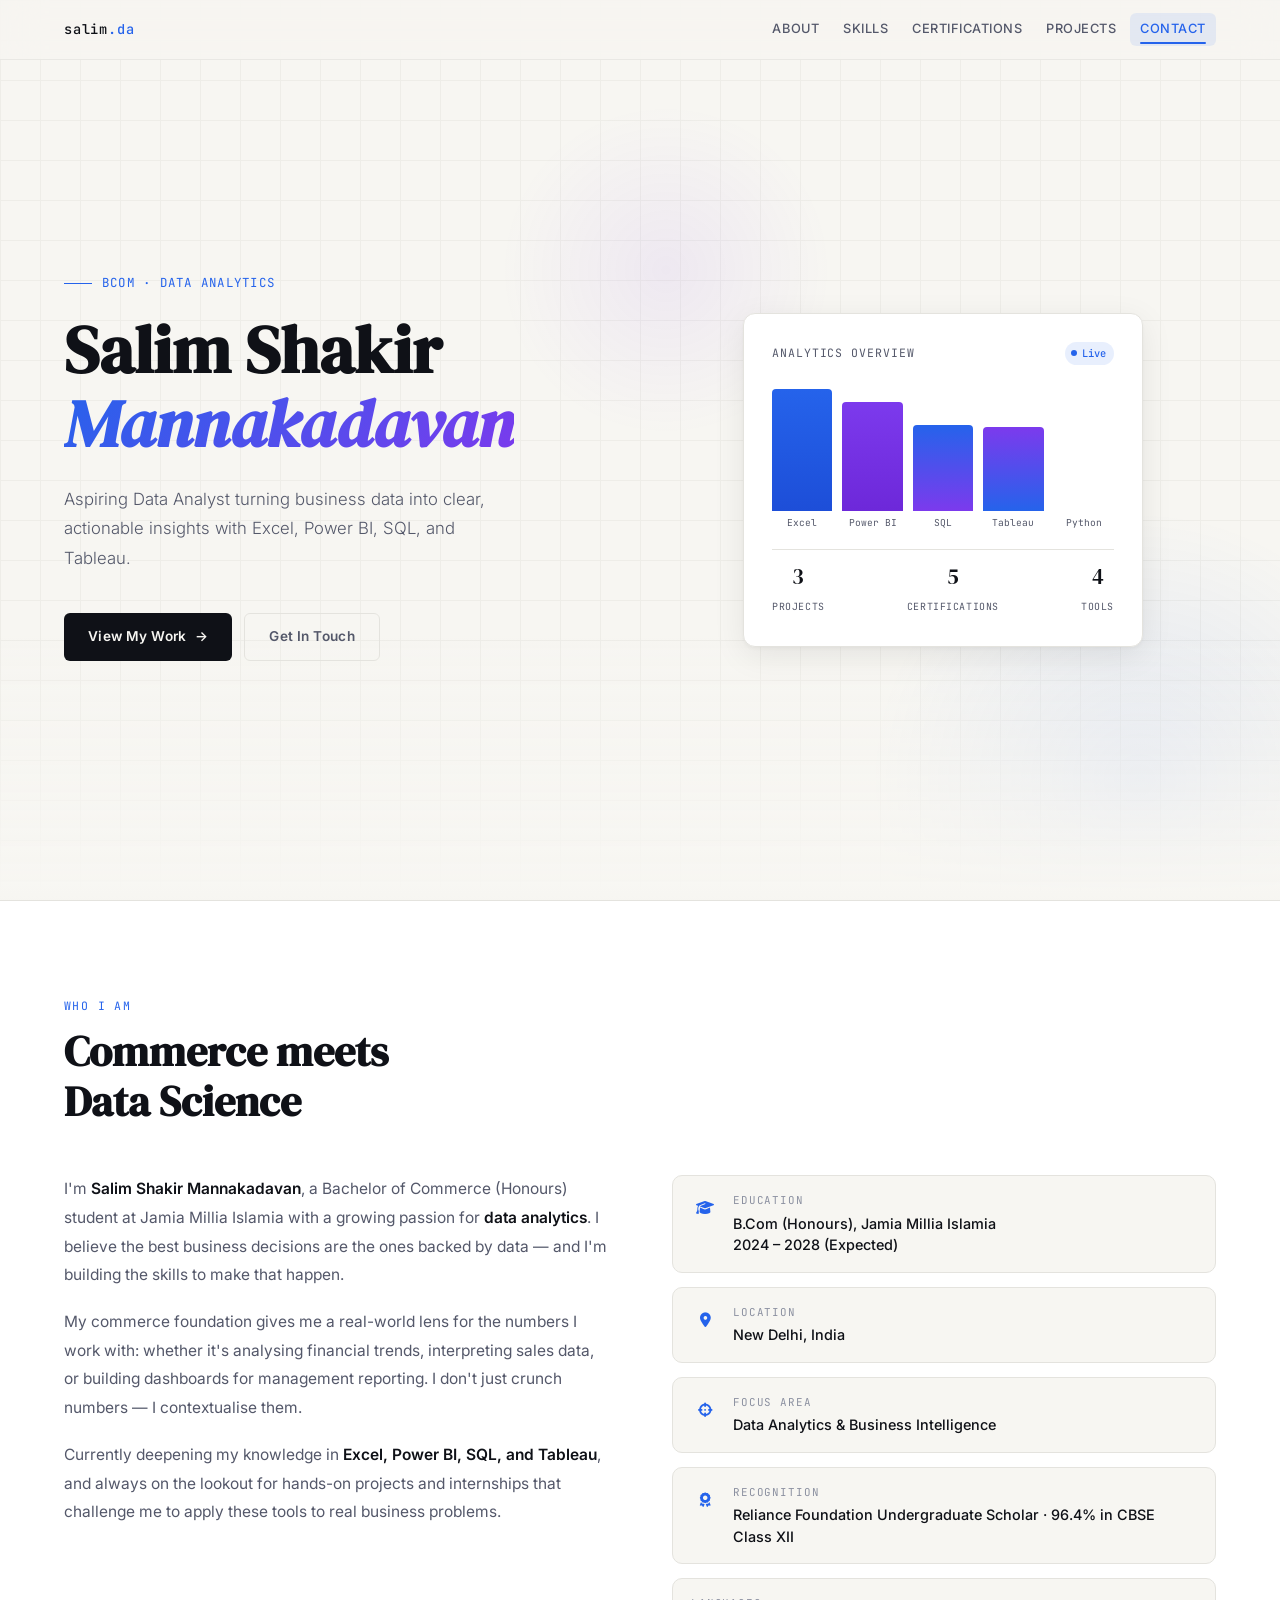
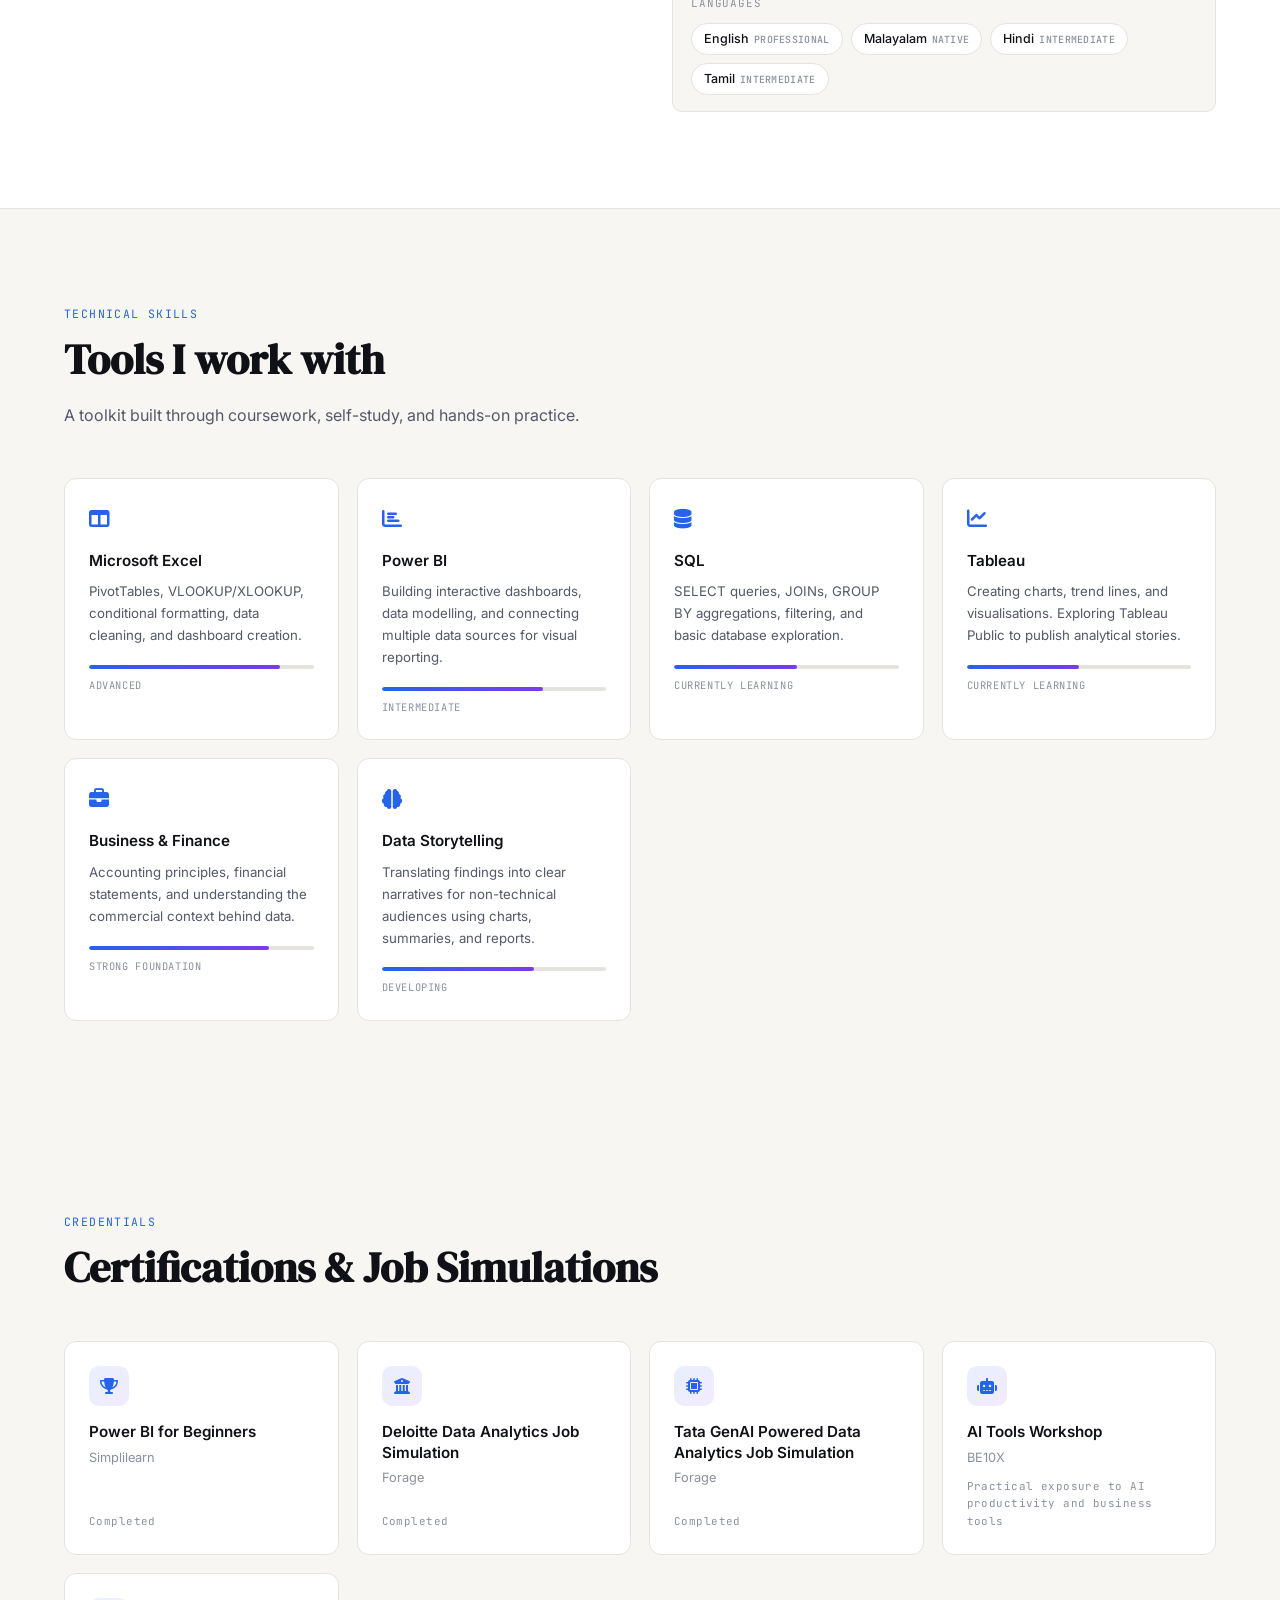
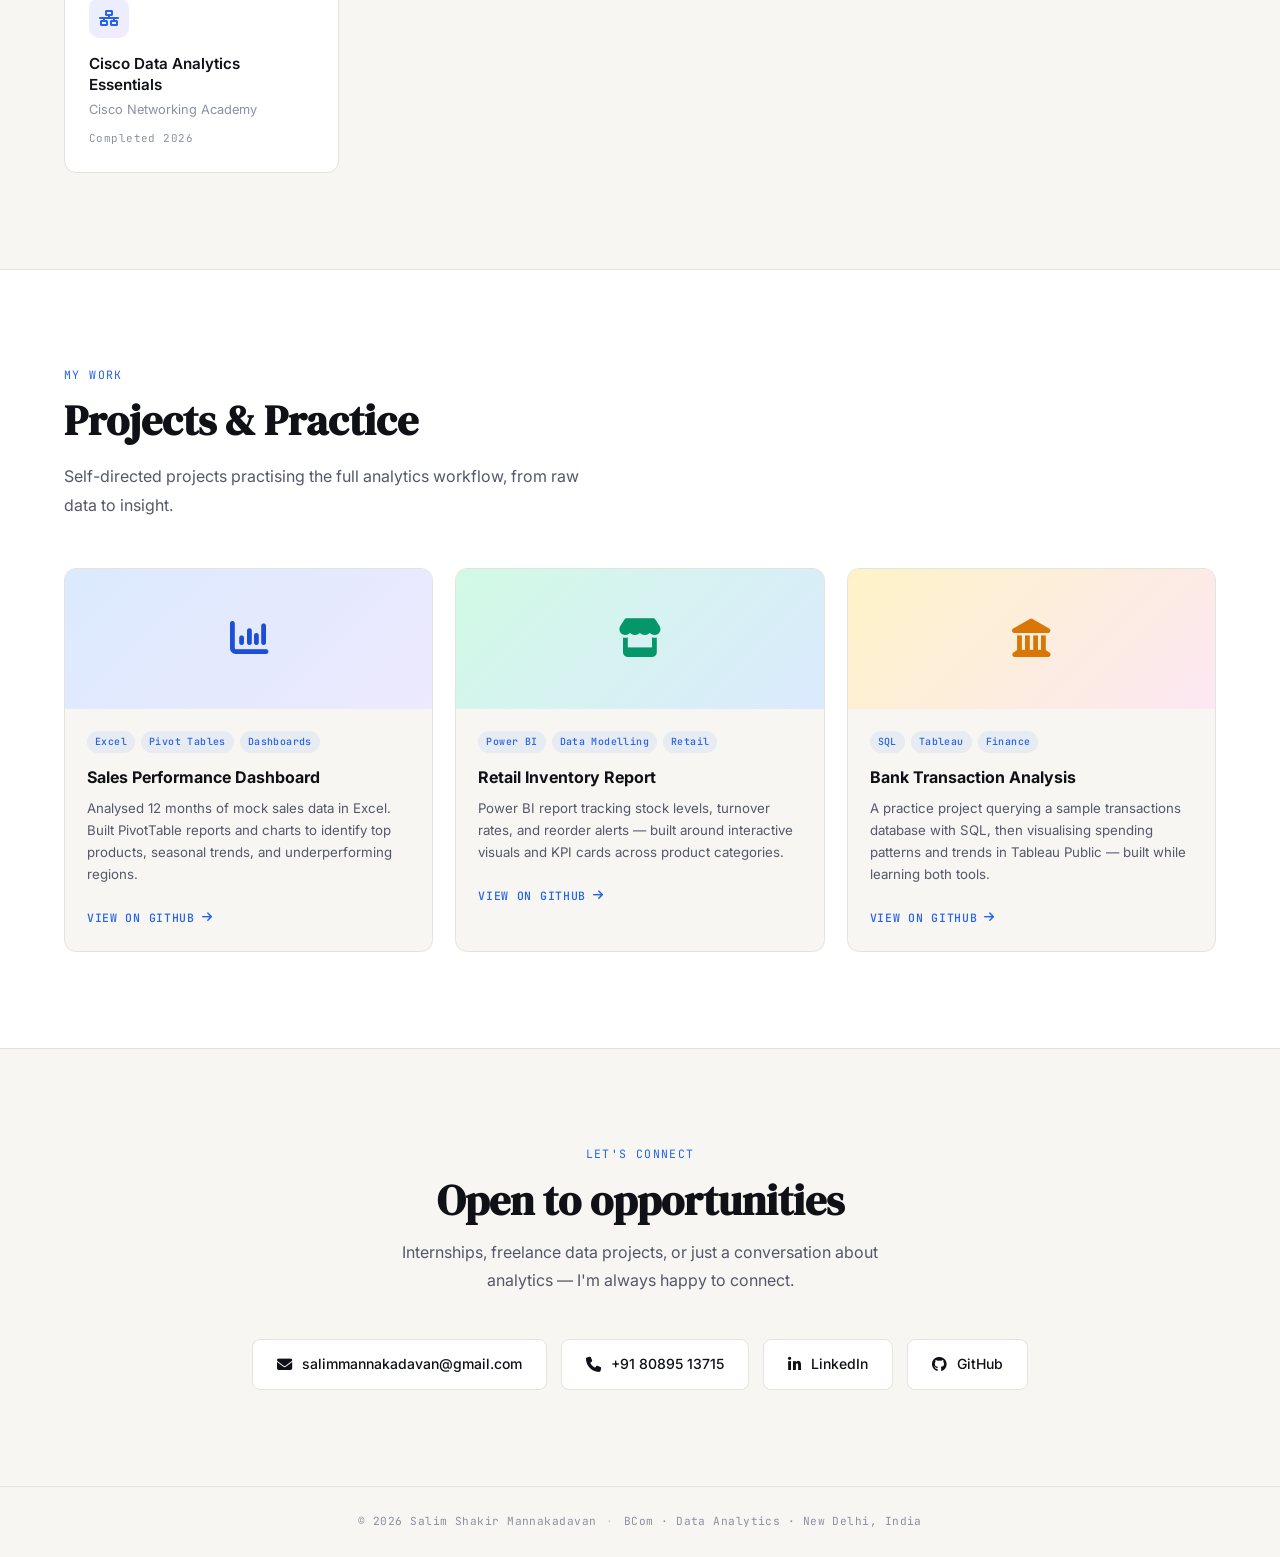
==== index.html @ 7bd90b05 "Update and rename index.htm to index.html" ====
<!DOCTYPE html>
<html lang="en">
<head>
  <meta charset="UTF-8" />
  <meta name="viewport" content="width=device-width, initial-scale=1.0" />
  <meta name="description" content="Salim Shakir Mannakadavan — BCom student and aspiring data analyst. Excel, Power BI, Data Visualization & Dashboard Development." />
  <meta name="color-scheme" content="light dark" />
  <title>Salim Shakir — Data Analytics Portfolio</title>

  <!-- Favicon -->
  <link rel="icon" href="data:image/svg+xml,%3Csvg xmlns='http://www.w3.org/2000/svg' viewBox='0 0 100 100'%3E%3Ctext y='.9em' font-size='90'%3E%F0%9F%93%8A%3C/text%3E%3C/svg%3E" />

  <!-- Fonts -->
  <link rel="preconnect" href="https://fonts.googleapis.com" />
  <link href="https://fonts.googleapis.com/css2?family=DM+Serif+Display:ital@0;1&family=Inter:wght@300;400;500;600;700&family=JetBrains+Mono:wght@400;500&display=swap" rel="stylesheet" />

  <!-- Font Awesome for icons -->
  <link rel="stylesheet" href="https://cdnjs.cloudflare.com/ajax/libs/font-awesome/6.5.1/css/all.min.css" crossorigin="anonymous" referrerpolicy="no-referrer" />

  <!-- Stylesheet -->
  <link rel="stylesheet" href="style.css" />
</head>
<body>

<!-- Scroll progress -->
<div class="scroll-progress" id="scrollProgress" aria-hidden="true"></div>

<!-- ============================================================
     NAV
     ============================================================ -->
<nav id="navbar">
    <a href="#hero" class="nav-logo">salim<span>.da</span></a>

    <ul class="nav-links" id="navLinks">
        <span class="nav-pill" id="navPill" aria-hidden="true"></span>

        <li><a href="#about" data-section="about">About</a></li>
        <li><a href="#skills" data-section="skills">Skills</a></li>
        <li><a href="#certifications" data-section="certifications">Certifications</a></li>
        <li><a href="#projects" data-section="projects">Projects</a></li>
        <li><a href="#contact" data-section="contact">Contact</a></li>
    </ul>

    <button class="nav-toggle" id="navToggle" aria-label="Toggle navigation">
        <span></span>
        <span></span>
        <span></span>
    </button>
</nav>


<!-- ============================================================
     HERO
     ============================================================ -->
<section id="hero">

  <!-- Subtle animated orbs in background -->
  <div class="hero-orb hero-orb--1" aria-hidden="true"></div>
  <div class="hero-orb hero-orb--2" aria-hidden="true"></div>

  <div class="hero-text">
    <!-- Each child gets a staggered reveal via JS adding .is-visible -->
    <p class="hero-eyebrow reveal-item">BCom · Data Analytics</p>

    <h1 class="reveal-item" style="--reveal-delay:0.1s">
      Salim Shakir<br>
      <em>Mannakadavan</em>
    </h1>

    <p class="hero-sub reveal-item" style="--reveal-delay:0.22s">
      Aspiring Data Analyst turning business data into clear, actionable insights with Excel, Power BI, SQL, and Tableau.
    </p>

    <div class="hero-ctas reveal-item" style="--reveal-delay:0.34s">
      <a href="#projects" class="btn-primary magnetic">
        View My Work
        <span class="btn-arrow" aria-hidden="true">→</span>
      </a>
      <a href="#contact" class="btn-ghost magnetic">Get In Touch</a>
    </div>
  </div>

  <!-- Floating chart visual -->
  <div class="hero-visual reveal-item" style="--reveal-delay:0.46s">
    <div class="chart-wrapper floating">
      <div class="chart-header">
        <span class="chart-title">Analytics Overview</span>
        <span class="chart-badge">
          <span class="badge-dot" aria-hidden="true"></span>Live
        </span>
      </div>

      <div class="bars" role="img" aria-label="Bar chart showing skill proficiency levels">
        <div class="bar-group">
          <div class="bar" style="--bar-height:88%; background: linear-gradient(180deg,#2563eb,#1d4ed8); --bar-delay:0.1s"></div>
          <span class="bar-label">Excel</span>
        </div>
        <div class="bar-group">
          <div class="bar" style="--bar-height:78%; background: linear-gradient(180deg,#7c3aed,#6d28d9); --bar-delay:0.25s"></div>
          <span class="bar-label">Power BI</span>
        </div>
        <div class="bar-group">
          <div class="bar" style="--bar-height:62%; background: linear-gradient(180deg,#2563eb,#7c3aed); --bar-delay:0.4s"></div>
          <span class="bar-label">SQL</span>
        </div>
        <div class="bar-group">
          <div class="bar" style="--bar-height:60%; background: linear-gradient(180deg,#7c3aed,#2563eb); --bar-delay:0.55s"></div>
          <span class="bar-label">Tableau</span>
        </div>
        <div class="bar-group">
          <div class="bar" style="--bar-height:0%; background: linear-gradient(180deg,#1d4ed8,#7c3aed); --bar-delay:0.7s"></div>
          <span class="bar-label">Python</span>
        </div>
      </div>

      <div class="chart-footer">
        <div class="stat">
          <span class="stat-num">3</span>
          <span class="stat-lbl">Projects</span>
        </div>
        <div class="stat">
          <span class="stat-num">5</span>
          <span class="stat-lbl">Certifications</span>
        </div>
        <div class="stat">
          <span class="stat-num">4</span>
          <span class="stat-lbl">Tools</span>
        </div>
      </div>
    </div>
  </div>

</section>


<!-- ============================================================
     ABOUT
     ============================================================ -->
<section id="about">
  <p class="section-label reveal-up">Who I Am</p>
  <h2 class="reveal-up" style="--reveal-delay:0.05s">Commerce meets<br>Data Science</h2>

  <div class="about-grid">
    <div class="about-text reveal-up" style="--reveal-delay:0.1s">
      <p>
        I'm <strong>Salim Shakir Mannakadavan</strong>, a Bachelor of Commerce (Honours) student at Jamia Millia Islamia with a growing passion for <strong>data analytics</strong>. I believe the best business decisions are the ones backed by data — and I'm building the skills to make that happen.
      </p>
      <p>
        My commerce foundation gives me a real-world lens for the numbers I work with: whether it's analysing financial trends, interpreting sales data, or building dashboards for management reporting. I don't just crunch numbers — I contextualise them.
      </p>
      <p>
        Currently deepening my knowledge in <strong>Excel, Power BI, SQL, and Tableau</strong>, and always on the lookout for hands-on projects and internships that challenge me to apply these tools to real business problems.
      </p>
    </div>

    <div class="about-details">
      <!-- Each detail-row gets staggered via CSS nth-child -->
      <div class="detail-row reveal-up" style="--reveal-delay:0.15s">
        <div class="detail-icon" aria-hidden="true">
          <i class="fa-solid fa-graduation-cap"></i>
        </div>
        <div>
          <div class="detail-key">Education</div>
          <div class="detail-val">B.Com (Honours), Jamia Millia Islamia<br>2024 – 2028 (Expected)</div>
        </div>
      </div>

      <div class="detail-row reveal-up" style="--reveal-delay:0.2s">
        <div class="detail-icon" aria-hidden="true">
          <i class="fa-solid fa-location-dot"></i>
        </div>
        <div>
          <div class="detail-key">Location</div>
          <div class="detail-val">New Delhi, India</div>
        </div>
      </div>

      <div class="detail-row reveal-up" style="--reveal-delay:0.25s">
        <div class="detail-icon" aria-hidden="true">
          <i class="fa-solid fa-crosshairs"></i>
        </div>
        <div>
          <div class="detail-key">Focus Area</div>
          <div class="detail-val">Data Analytics &amp; Business Intelligence</div>
        </div>
      </div>

      <div class="detail-row reveal-up" style="--reveal-delay:0.3s">
        <div class="detail-icon" aria-hidden="true">
          <i class="fa-solid fa-award"></i>
        </div>
        <div>
          <div class="detail-key">Recognition</div>
          <div class="detail-val">Reliance Foundation Undergraduate Scholar · 96.4% in CBSE Class XII</div>
        </div>
      </div>

      <div class="languages-row reveal-up" style="--reveal-delay:0.35s">
        <div class="detail-key">Languages</div>
        <div class="lang-chips">
          <span class="lang-chip">English <small>Professional</small></span>
          <span class="lang-chip">Malayalam <small>Native</small></span>
          <span class="lang-chip">Hindi <small>Intermediate</small></span>
          <span class="lang-chip">Tamil <small>Intermediate</small></span>
        </div>
      </div>
    </div>
  </div>
</section>


<!-- ============================================================
     SKILLS
     ============================================================ -->
<section id="skills">
  <p class="section-label reveal-up">Technical Skills</p>
  <h2 class="reveal-up" style="--reveal-delay:0.05s">Tools I work with</h2>
  <p class="section-intro reveal-up" style="--reveal-delay:0.1s">A toolkit built through coursework, self-study, and hands-on practice.</p>

  <div class="skills-grid">

    <div class="skill-card tilt-card reveal-up" style="--reveal-delay:0.1s">
      <div class="skill-icon" aria-hidden="true"><i class="fa-solid fa-table-columns"></i></div>
      <div class="skill-name">Microsoft Excel</div>
      <div class="skill-desc">PivotTables, VLOOKUP/XLOOKUP, conditional formatting, data cleaning, and dashboard creation.</div>
      <div class="skill-bar-track" role="progressbar" aria-valuenow="85" aria-valuemin="0" aria-valuemax="100" aria-label="Excel proficiency 85%">
        <div class="skill-bar-fill" data-width="85%"></div>
      </div>
      <div class="skill-level">Advanced</div>
    </div>

    <div class="skill-card tilt-card reveal-up" style="--reveal-delay:0.15s">
      <div class="skill-icon" aria-hidden="true"><i class="fa-solid fa-chart-bar"></i></div>
      <div class="skill-name">Power BI</div>
      <div class="skill-desc">Building interactive dashboards, data modelling, and connecting multiple data sources for visual reporting.</div>
      <div class="skill-bar-track" role="progressbar" aria-valuenow="72" aria-valuemin="0" aria-valuemax="100" aria-label="Power BI proficiency 72%">
        <div class="skill-bar-fill" data-width="72%"></div>
      </div>
      <div class="skill-level">Intermediate</div>
    </div>

    <div class="skill-card tilt-card reveal-up" style="--reveal-delay:0.2s">
      <div class="skill-icon" aria-hidden="true"><i class="fa-solid fa-database"></i></div>
      <div class="skill-name">SQL</div>
      <div class="skill-desc">SELECT queries, JOINs, GROUP BY aggregations, filtering, and basic database exploration.</div>
      <div class="skill-bar-track" role="progressbar" aria-valuenow="55" aria-valuemin="0" aria-valuemax="100" aria-label="SQL proficiency 55%">
        <div class="skill-bar-fill" data-width="55%"></div>
      </div>
      <div class="skill-level">Currently Learning</div>
    </div>

    <div class="skill-card tilt-card reveal-up" style="--reveal-delay:0.25s">
      <div class="skill-icon" aria-hidden="true"><i class="fa-solid fa-chart-line"></i></div>
      <div class="skill-name">Tableau</div>
      <div class="skill-desc">Creating charts, trend lines, and visualisations. Exploring Tableau Public to publish analytical stories.</div>
      <div class="skill-bar-track" role="progressbar" aria-valuenow="50" aria-valuemin="0" aria-valuemax="100" aria-label="Tableau proficiency 50%">
        <div class="skill-bar-fill" data-width="50%"></div>
      </div>
      <div class="skill-level">Currently Learning</div>
    </div>

    <div class="skill-card tilt-card reveal-up" style="--reveal-delay:0.3s">
      <div class="skill-icon" aria-hidden="true"><i class="fa-solid fa-briefcase"></i></div>
      <div class="skill-name">Business &amp; Finance</div>
      <div class="skill-desc">Accounting principles, financial statements, and understanding the commercial context behind data.</div>
      <div class="skill-bar-track" role="progressbar" aria-valuenow="80" aria-valuemin="0" aria-valuemax="100" aria-label="Business & Finance proficiency 80%">
        <div class="skill-bar-fill" data-width="80%"></div>
      </div>
      <div class="skill-level">Strong Foundation</div>
    </div>

    <div class="skill-card tilt-card reveal-up" style="--reveal-delay:0.35s">
      <div class="skill-icon" aria-hidden="true"><i class="fa-solid fa-brain"></i></div>
      <div class="skill-name">Data Storytelling</div>
      <div class="skill-desc">Translating findings into clear narratives for non-technical audiences using charts, summaries, and reports.</div>
      <div class="skill-bar-track" role="progressbar" aria-valuenow="68" aria-valuemin="0" aria-valuemax="100" aria-label="Data Storytelling proficiency 68%">
        <div class="skill-bar-fill" data-width="68%"></div>
      </div>
      <div class="skill-level">Developing</div>
    </div>

  </div>
</section>


<!-- ============================================================
     CERTIFICATIONS
     ============================================================ -->
<section id="certifications">
  <p class="section-label reveal-up">Credentials</p>
  <h2 class="reveal-up" style="--reveal-delay:0.05s">Certifications &amp; Job Simulations</h2>

  <div class="skills-grid certs-grid">

    <div class="skill-card cert-card tilt-card reveal-up" style="--reveal-delay:0.1s">
      <div class="cert-badge" aria-hidden="true"><i class="fa-solid fa-trophy"></i></div>
      <div class="skill-name">Power BI for Beginners</div>
      <div class="skill-desc">Simplilearn</div>
      <div class="cert-meta">Completed</div>
    </div>

    <div class="skill-card cert-card tilt-card reveal-up" style="--reveal-delay:0.15s">
      <div class="cert-badge" aria-hidden="true"><i class="fa-solid fa-building-columns"></i></div>
      <div class="skill-name">Deloitte Data Analytics Job Simulation</div>
      <div class="skill-desc">Forage</div>
      <div class="cert-meta">Completed</div>
    </div>

    <div class="skill-card cert-card tilt-card reveal-up" style="--reveal-delay:0.2s">
      <div class="cert-badge" aria-hidden="true"><i class="fa-solid fa-microchip"></i></div>
      <div class="skill-name">Tata GenAI Powered Data Analytics Job Simulation</div>
      <div class="skill-desc">Forage</div>
      <div class="cert-meta">Completed</div>
    </div>

    <div class="skill-card cert-card tilt-card reveal-up" style="--reveal-delay:0.25s">
      <div class="cert-badge" aria-hidden="true"><i class="fa-solid fa-robot"></i></div>
      <div class="skill-name">AI Tools Workshop</div>
      <div class="skill-desc">BE10X</div>
      <div class="cert-meta">Practical exposure to AI productivity and business tools</div>
    </div>

    <div class="skill-card cert-card tilt-card reveal-up" style="--reveal-delay:0.3s">
      <div class="cert-badge" aria-hidden="true"><i class="fa-solid fa-network-wired"></i></div>
      <div class="skill-name">Cisco Data Analytics Essentials</div>
      <div class="skill-desc">Cisco Networking Academy</div>
      <div class="cert-meta">Completed 2026</div>
    </div>

  </div>
</section>


<!-- ============================================================
     PROJECTS
     ============================================================ -->
<section id="projects">
  <p class="section-label reveal-up">My Work</p>
  <h2 class="reveal-up" style="--reveal-delay:0.05s">Projects &amp; Practice</h2>
  <p class="section-intro reveal-up" style="--reveal-delay:0.1s">Self-directed projects practising the full analytics workflow, from raw data to insight.</p>

  <div class="projects-grid">

    <div class="project-card tilt-card reveal-up" style="--reveal-delay:0.1s">
      <div class="project-thumb blue" aria-hidden="true">
        <i class="fa-solid fa-chart-column project-thumb-icon"></i>
        <div class="project-thumb-glow"></div>
      </div>
      <div class="project-body">
        <div class="project-tags">
          <span class="tag">Excel</span>
          <span class="tag">Pivot Tables</span>
          <span class="tag">Dashboards</span>
        </div>
        <div class="project-title">Sales Performance Dashboard</div>
        <div class="project-desc">Analysed 12 months of mock sales data in Excel. Built PivotTable reports and charts to identify top products, seasonal trends, and underperforming regions.</div>
        <a href="https://github.com/SalimShakir" target="_blank" rel="noopener noreferrer" class="project-link">
          View on GitHub
          <span class="project-arrow" aria-hidden="true">
            <i class="fa-solid fa-arrow-right"></i>
          </span>
        </a>
      </div>
    </div>

    <div class="project-card tilt-card reveal-up" style="--reveal-delay:0.18s">
      <div class="project-thumb green" aria-hidden="true">
        <i class="fa-solid fa-store project-thumb-icon"></i>
        <div class="project-thumb-glow"></div>
      </div>
      <div class="project-body">
        <div class="project-tags">
          <span class="tag">Power BI</span>
          <span class="tag">Data Modelling</span>
          <span class="tag">Retail</span>
        </div>
        <div class="project-title">Retail Inventory Report</div>
        <div class="project-desc">Power BI report tracking stock levels, turnover rates, and reorder alerts — built around interactive visuals and KPI cards across product categories.</div>
        <a href="https://github.com/SalimShakir" target="_blank" rel="noopener noreferrer" class="project-link">
          View on GitHub
          <span class="project-arrow" aria-hidden="true">
            <i class="fa-solid fa-arrow-right"></i>
          </span>
        </a>
      </div>
    </div>

    <div class="project-card tilt-card reveal-up" style="--reveal-delay:0.26s">
      <div class="project-thumb orange" aria-hidden="true">
        <i class="fa-solid fa-landmark project-thumb-icon"></i>
        <div class="project-thumb-glow"></div>
      </div>
      <div class="project-body">
        <div class="project-tags">
          <span class="tag">SQL</span>
          <span class="tag">Tableau</span>
          <span class="tag">Finance</span>
        </div>
        <div class="project-title">Bank Transaction Analysis</div>
        <div class="project-desc">A practice project querying a sample transactions database with SQL, then visualising spending patterns and trends in Tableau Public — built while learning both tools.</div>
        <a href="https://github.com/SalimShakir" target="_blank" rel="noopener noreferrer" class="project-link">
          View on GitHub
          <span class="project-arrow" aria-hidden="true">
            <i class="fa-solid fa-arrow-right"></i>
          </span>
        </a>
      </div>
    </div>

  </div>
</section>
<!-- ============================================================
     CONTACT
     ============================================================ -->
<section id="contact">
  <p class="section-label reveal-up">Let's Connect</p>
  <h2 class="reveal-up" style="--reveal-delay:0.05s">Open to opportunities</h2>
  <p class="section-intro reveal-up" style="--reveal-delay:0.1s">Internships, freelance data projects, or just a conversation about analytics — I'm always happy to connect.</p>

  <div class="contact-links reveal-up" style="--reveal-delay:0.18s">

    <a href="mailto:salimmannakadavan@gmail.com" class="contact-link contact-link--email magnetic">
      <span class="contact-icon" aria-hidden="true"><i class="fa-solid fa-envelope"></i></span>
      <span class="contact-label">salimmannakadavan@gmail.com</span>
    </a>

    <a href="tel:+918089513715" class="contact-link contact-link--phone magnetic">
      <span class="contact-icon" aria-hidden="true"><i class="fa-solid fa-phone"></i></span>
      <span class="contact-label">+91 80895 13715</span>
    </a>

    <a href="https://www.linkedin.com/in/salimmannakadavan" target="_blank" rel="noopener noreferrer" class="contact-link contact-link--linkedin magnetic">
      <span class="contact-icon" aria-hidden="true"><i class="fa-brands fa-linkedin-in"></i></span>
      <span class="contact-label">LinkedIn</span>
    </a>

    <a href="https://github.com/SalimShakir" target="_blank" rel="noopener noreferrer" class="contact-link contact-link--github magnetic">
      <span class="contact-icon" aria-hidden="true"><i class="fa-brands fa-github"></i></span>
      <span class="contact-label">GitHub</span>
    </a>

  </div>
</section>


<!-- ============================================================
     FOOTER
     ============================================================ -->
<footer>
  <span>© 2026 Salim Shakir Mannakadavan</span>
  <span class="footer-sep" aria-hidden="true">·</span>
  <span class="footer-sub">BCom · Data Analytics · New Delhi, India</span>
</footer>

<!-- Back to top -->
<button class="back-to-top" id="backToTop" aria-label="Back to top">
  <i class="fa-solid fa-arrow-up" aria-hidden="true"></i>
</button>

<!-- Script -->
<script src="script.js"></script>
</body>
</html>
---- style.css ----
/* ============================================================
   style.css — Salim Shakir Portfolio
   Premium polish: Linear / Vercel / Framer aesthetic
   ============================================================ */

/* ── RESET & BOX MODEL ── */
*, *::before, *::after {
  box-sizing: border-box;
  margin: 0;
  padding: 0;
}

/* ── DESIGN TOKENS ── */
:root {
  /* Palette — preserved, micro-tuned */
  --ink:        #0f1117;
  --ink-soft:   #54586a;
  --ink-muted:  #8b90a0;
  --bg:         #f7f6f2;
  --card:       #ffffff;
  --accent:     #2563eb;
  --accent2:    #7c3aed;
  --accent-glow: rgba(37,99,235,0.14);
  --grid:       #e4e3de;
  --grid-soft:  #eeede9;

  /* Surfaces */
  --nav-bg:     rgba(247,246,242,0.80);
  --nav-border: rgba(228,227,222,0.70);

  /* Typography */
  --mono:   'JetBrains Mono', monospace;
  --serif:  'DM Serif Display', serif;
  --sans:   'Inter', sans-serif;

  /* Spacing */
  --section-pad: 96px;
  --card-radius: 12px;
  --nav-height:  60px;

  /* Transitions */
  --ease-out-expo: cubic-bezier(0.16, 1, 0.3, 1);
  --ease-spring:   cubic-bezier(0.34, 1.56, 0.64, 1);

  color-scheme: light;

/* Smooth theme transition across the whole page */
body,
nav,
.skill-card,
.project-card,
.detail-row,
.chart-wrapper,
.contact-link,
.lang-chip,
footer,
.btn-ghost {
  transition-property: background-color, border-color, color, box-shadow, transform;
  transition-duration: 0.25s, 0.25s, 0.25s, 0.25s, 0.25s;
  transition-timing-function: ease, ease, ease, ease, var(--ease-out-expo);
}

/* ── BASE ── */
html {
  scroll-behavior: smooth;
  scroll-padding-top: var(--nav-height);
}

body {
  font-family: var(--sans);
  background: var(--bg);
  color: var(--ink);
  font-size: 16px;
  line-height: 1.6;
  overflow-x: hidden;
  -webkit-font-smoothing: antialiased;
}

::selection {
  background: var(--accent);
  color: #fff;
}


/* ============================================================
   SCROLL PROGRESS BAR
   ============================================================ */
.scroll-progress {
  position: fixed;
  top: 0; left: 0;
  height: 2.5px;
  width: 0%;
  background: linear-gradient(90deg, var(--accent), var(--accent2));
  z-index: 300;
  transition: width 0.1s linear;
}


/* ============================================================
   NAV — Glassmorphism, shrink on scroll, active highlight
   ============================================================ */
nav {
  position: fixed;
  top: 0; left: 0; right: 0;
  z-index: 200;
  display: flex;
  justify-content: flex-start;
  align-items: center;
  padding: 0 5vw;
  height: var(--nav-height);
  background: var(--nav-bg);
  backdrop-filter: blur(20px) saturate(180%);
  -webkit-backdrop-filter: blur(20px) saturate(180%);
  border-bottom: 1px solid var(--nav-border);
  transition: box-shadow 0.3s var(--ease-out-expo),
              background 0.3s var(--ease-out-expo),
              height 0.3s var(--ease-out-expo);
}

/* Scrolled state — slightly tighter and more opaque */
nav.nav--scrolled {
  height: 52px;
  box-shadow: 0 1px 0 var(--nav-border), 0 4px 24px rgba(0,0,0,0.07);
}

/* Logo */
.nav-logo {
  font-family: var(--mono);
  font-size: 0.85rem;
  letter-spacing: 0.06em;
  color: var(--ink);
  text-decoration: none;
  font-weight: 500;
  flex-shrink: 0;
  transition: color 0.2s;
}
.nav-logo span { color: var(--accent); }
.nav-logo:hover { color: var(--accent); }

/* Link list */
.nav-links {
  position: relative;
  display: flex;
  gap: 4px;
  list-style: none;
  margin-left: auto;
}

/* Sliding pill that tracks hover / active link */
.nav-pill {
  position: absolute;
  top: 0;
  height: 100%;
  border-radius: 6px;
  background: rgba(37,99,235,0.09);
  opacity: 0;
  pointer-events: none;
  z-index: 0;
  transition: left 0.3s var(--ease-out-expo), width 0.3s var(--ease-out-expo), opacity 0.2s ease;
}
.nav-links:hover .nav-pill,
.nav-pill.is-active {
  opacity: 1;
}

.nav-links li { position: relative; z-index: 1; }

.nav-links a {
  position: relative;
  font-size: 0.8rem;
  font-weight: 500;
  letter-spacing: 0.04em;
  text-transform: uppercase;
  color: var(--ink-soft);
  text-decoration: none;
  padding: 6px 10px;
  border-radius: 6px;
  display: block;
  transition: color 0.2s;
}

.nav-links a:hover {
  color: var(--ink);
}

/* Magic underline — animated on active */
.nav-links a::after {
  content: '';
  position: absolute;
  left: 10px; right: 10px;
  bottom: 2px;
  height: 1.5px;
  background: var(--accent);
  border-radius: 2px;
  transform: scaleX(0);
  transform-origin: left;
  transition: transform 0.25s var(--ease-out-expo);
}

/* Active section highlight (set by JS) */
.nav-links a.nav--active {
  color: var(--accent);
}
.nav-links a.nav--active::after {
  transform: scaleX(1);
}




/* Mobile hamburger button */
.nav-toggle {
  display: none;
  flex-direction: column;
  gap: 5px;
  background: none;
  border: none;
  cursor: pointer;
  padding: 4px;
}
.nav-toggle span {
  display: block;
  width: 22px;
  height: 1.5px;
  background: var(--ink);
  border-radius: 2px;
  transition: transform 0.3s var(--ease-out-expo), opacity 0.25s, background 0.2s;
}
.nav-toggle.is-open span:nth-child(1) { transform: translateY(6.5px) rotate(45deg); }
.nav-toggle.is-open span:nth-child(2) { opacity: 0; }
.nav-toggle.is-open span:nth-child(3) { transform: translateY(-6.5px) rotate(-45deg); }


/* ============================================================
   HERO
   ============================================================ */
#hero {
  min-height: 100vh;
  display: grid;
  grid-template-columns: 1fr 1fr;
  align-items: center;
  padding: 0 5vw;
  padding-top: var(--nav-height);
  gap: 60px;
  position: relative;
  overflow: hidden;
}

/* Data-grid backdrop */
#hero::before {
  content: '';
  position: absolute;
  inset: 0;
  background-image:
    linear-gradient(var(--grid) 1px, transparent 1px),
    linear-gradient(90deg, var(--grid) 1px, transparent 1px);
  background-size: 40px 40px;
  opacity: 0.45;
  z-index: 0;
}

/* Soft gradient fade at bottom of grid */
#hero::after {
  content: '';
  position: absolute;
  bottom: 0; left: 0; right: 0;
  height: 30%;
  background: linear-gradient(to top, var(--bg), transparent);
  z-index: 0;
  pointer-events: none;
}

/* Animated ambient orbs — base drift + JS-driven parallax offset */
.hero-orb {
  position: absolute;
  border-radius: 50%;
  pointer-events: none;
  z-index: 0;
  will-change: transform;
  transform: translate(var(--px, 0px), var(--py, 0px));
  transition: transform 0.6s var(--ease-out-expo);
}
.hero-orb--1 {
  width: 560px; height: 560px;
  bottom: -160px; right: -140px;
  background: radial-gradient(circle, rgba(37,99,235,0.10) 0%, transparent 68%);
  animation: orb-drift 12s ease-in-out infinite alternate;
}
.hero-orb--2 {
  width: 360px; height: 360px;
  top: 10%; left: 38%;
  background: radial-gradient(circle, rgba(124,58,237,0.07) 0%, transparent 65%);
  animation: orb-drift 9s ease-in-out infinite alternate-reverse;
}
@keyframes orb-drift {
  from { transform: translate(0, 0); }
  to   { transform: translate(20px, -30px); }
}

/* Hero text */
.hero-text {
  position: relative;
  z-index: 1;
}
@media (min-width: 769px) {
  .hero-text {
    margin-top: -26px;
  }
}

.hero-eyebrow {
  font-family: var(--mono);
  font-size: 0.78rem;
  letter-spacing: 0.10em;
  text-transform: uppercase;
  color: var(--accent);
  margin-bottom: 20px;
  display: flex;
  align-items: center;
  gap: 10px;
}
.hero-eyebrow::before {
  content: '';
  display: block;
  width: 28px; height: 1px;
  background: var(--accent);
  flex-shrink: 0;
}

h1 {
  font-family: var(--serif);
  font-size: clamp(2.6rem, 5.5vw, 4.2rem);
  line-height: 1.1;
  color: var(--ink);
  margin-bottom: 8px;
}
h1 em {
  font-style: italic;
  background: linear-gradient(135deg, var(--accent), var(--accent2));
  -webkit-background-clip: text;
  -webkit-text-fill-color: transparent;
  background-clip: text;
}

.hero-sub {
  font-size: 1.05rem;
  color: var(--ink-soft);
  max-width: 440px;
  margin: 24px 0 40px;
  font-weight: 300;
  line-height: 1.75;
}

/* CTAs */
.hero-ctas {
  display: flex;
  gap: 12px;
  flex-wrap: wrap;
}

.btn-primary {
  display: inline-flex;
  align-items: center;
  gap: 8px;
  padding: 12px 24px;
  background: var(--ink);
  color: var(--bg);
  font-size: 0.85rem;
  font-weight: 600;
  letter-spacing: 0.03em;
  text-decoration: none;
  border-radius: 6px;
  transform: translate(var(--mx, 0px), var(--my, 0px)) translateY(var(--lift, 0px));
  transition: background 0.2s, transform 0.25s var(--ease-spring), box-shadow 0.2s;
}
.btn-primary:hover {
  background: var(--accent);
  color: #fff;
  --lift: -2px;
  box-shadow: 0 6px 20px rgba(37,99,235,0.28);
}
.btn-arrow {
  display: inline-block;
  transition: transform 0.2s var(--ease-spring);
}
.btn-primary:hover .btn-arrow {
  transform: translateX(3px);
}

.btn-ghost {
  display: inline-flex;
  align-items: center;
  padding: 12px 24px;
  border: 1.5px solid var(--grid);
  color: var(--ink-soft);
  font-size: 0.85rem;
  font-weight: 600;
  letter-spacing: 0.03em;
  text-decoration: none;
  border-radius: 6px;
  transform: translate(var(--mx, 0px), var(--my, 0px)) translateY(var(--lift, 0px));
  transition: border-color 0.2s, color 0.2s, transform 0.25s var(--ease-spring);
}
.btn-ghost:hover {
  border-color: var(--accent);
  color: var(--accent);
  --lift: -2px;
}

/* ── CHART VISUAL ── */
.hero-visual {
  position: relative;
  z-index: 1;
  display: flex;
  align-items: flex-end;
  justify-content: center;
}

.chart-wrapper {
  background: var(--card);
  border: 1px solid var(--grid);
  border-radius: var(--card-radius);
  padding: 28px;
  width: 100%;
  max-width: 400px;
  box-shadow:
    0 2px 4px rgba(0,0,0,0.04),
    0 8px 32px rgba(0,0,0,0.08);
}

/* Gentle float animation on the chart card */
.floating {
  animation: float 6s ease-in-out infinite;
}
@keyframes float {
  0%, 100% { transform: translateY(0); }
  50%       { transform: translateY(-10px); }
}

.chart-header {
  display: flex;
  justify-content: space-between;
  align-items: center;
  margin-bottom: 24px;
}
.chart-title {
  font-family: var(--mono);
  font-size: 0.72rem;
  letter-spacing: 0.08em;
  text-transform: uppercase;
  color: var(--ink-soft);
}
.chart-badge {
  font-family: var(--mono);
  font-size: 0.65rem;
  background: rgba(37,99,235,0.10);
  color: var(--accent);
  padding: 3px 8px 3px 6px;
  border-radius: 20px;
  font-weight: 500;
  display: inline-flex;
  align-items: center;
  gap: 5px;
}
.badge-dot {
  width: 6px; height: 6px;
  border-radius: 50%;
  background: var(--accent);
  animation: pulse-dot 2s ease-in-out infinite;
}
@keyframes pulse-dot {
  0%, 100% { opacity: 1; transform: scale(1); }
  50%       { opacity: 0.5; transform: scale(0.7); }
}

.bars {
  display: flex;
  align-items: flex-end;
  gap: 10px;
  height: 140px;
}
.bar-group {
  flex: 1;
  display: flex;
  flex-direction: column;
  align-items: center;
  gap: 6px;
  height: 100%;
  justify-content: flex-end;
}
.bar {
  width: 100%;
  height: var(--bar-height);
  border-radius: 4px 4px 0 0;
  transform-origin: bottom;
  animation: bar-grow 1.2s var(--ease-spring) var(--bar-delay, 0s) both;
  transition: filter 0.2s;
}
.bar-group:hover .bar {
  filter: brightness(1.12);
}
@keyframes bar-grow {
  from { transform: scaleY(0); opacity: 0; }
  to   { transform: scaleY(1); opacity: 1; }
}
.bar-label {
  font-family: var(--mono);
  font-size: 0.6rem;
  color: var(--ink-soft);
  text-align: center;
  line-height: 1.2;
  flex-shrink: 0;
}

.chart-footer {
  margin-top: 20px;
  padding-top: 16px;
  border-top: 1px solid var(--grid);
  display: flex;
  justify-content: space-between;
}
.stat { text-align: center; }
.stat-num {
  font-family: var(--serif);
  font-size: 1.4rem;
  color: var(--ink);
  display: block;
  line-height: 1;
  margin-bottom: 4px;
}
.stat-lbl {
  font-family: var(--mono);
  font-size: 0.62rem;
  color: var(--ink-soft);
  text-transform: uppercase;
  letter-spacing: 0.06em;
}


/* ============================================================
   SECTIONS — shared
   ============================================================ */
section {
  padding: var(--section-pad) 5vw;
}

.section-label {
  font-family: var(--mono);
  font-size: 0.72rem;
  letter-spacing: 0.12em;
  text-transform: uppercase;
  color: var(--accent);
  margin-bottom: 12px;
}

h2 {
  font-family: var(--serif);
  font-size: clamp(1.8rem, 3.5vw, 2.6rem);
  line-height: 1.2;
  margin-bottom: 16px;
}

.section-intro {
  font-size: 1rem;
  color: var(--ink-soft);
  max-width: 520px;
  line-height: 1.8;
}


/* ============================================================
   ABOUT
   ============================================================ */
#about {
  background: var(--card);
  border-top: 1px solid var(--grid);
  border-bottom: 1px solid var(--grid);
}

.about-grid {
  display: grid;
  grid-template-columns: 1fr 1fr;
  gap: 64px;
  margin-top: 48px;
  align-items: start;
}

.about-text p {
  color: var(--ink-soft);
  line-height: 1.85;
  font-size: 0.97rem;
  margin-bottom: 18px;
}
.about-text p:last-child { margin-bottom: 0; }
.about-text p strong { color: var(--ink); font-weight: 600; }

.about-details {
  display: flex;
  flex-direction: column;
  gap: 14px;
}

.detail-row {
  display: flex;
  gap: 14px;
  padding: 16px 18px;
  background: var(--bg);
  border-radius: 10px;
  border: 1px solid var(--grid);
  align-items: flex-start;
  transition: border-color 0.2s, box-shadow 0.2s, transform 0.2s var(--ease-out-expo);
}
.detail-row:hover {
  border-color: rgba(37,99,235,0.25);
  box-shadow: 0 4px 16px rgba(37,99,235,0.07);
  transform: translateX(4px);
}

.detail-icon {
  flex-shrink: 0;
  margin-top: 2px;
  width: 28px;
  height: 28px;
  display: flex;
  align-items: center;
  justify-content: center;
  color: var(--accent);
  font-size: 0.9rem;
}
.detail-key {
  font-family: var(--mono);
  font-size: 0.68rem;
  letter-spacing: 0.08em;
  text-transform: uppercase;
  color: var(--ink-muted);
  margin-bottom: 3px;
}
.detail-val {
  font-size: 0.9rem;
  font-weight: 500;
  color: var(--ink);
  line-height: 1.5;
}

/* Languages chip row */
.languages-row {
  padding: 16px 18px;
  background: var(--bg);
  border-radius: 10px;
  border: 1px solid var(--grid);
}
.languages-row .detail-key { margin-bottom: 10px; }
.lang-chips {
  display: flex;
  flex-wrap: wrap;
  gap: 8px;
}
.lang-chip {
  display: inline-flex;
  align-items: baseline;
  gap: 5px;
  font-size: 0.78rem;
  font-weight: 500;
  color: var(--ink);
  background: var(--card);
  border: 1px solid var(--grid);
  border-radius: 20px;
  padding: 5px 12px;
  transition: border-color 0.2s, color 0.2s, transform 0.2s var(--ease-spring);
}
.lang-chip small {
  font-family: var(--mono);
  font-size: 0.62rem;
  color: var(--ink-muted);
  text-transform: uppercase;
  letter-spacing: 0.03em;
}
.lang-chip:hover {
  border-color: rgba(37,99,235,0.35);
  color: var(--accent);
  transform: translateY(-2px);
}


/* ============================================================
   SKILLS
   ============================================================ */
.skills-grid {
  display: grid;
  grid-template-columns: repeat(auto-fill, minmax(260px, 1fr));
  gap: 18px;
  margin-top: 48px;
}

.skill-card {
  background: var(--card);
  border: 1px solid var(--grid);
  border-radius: var(--card-radius);
  padding: 24px;
  position: relative;
  overflow: hidden;
}

/* Top-edge accent on hover */
.skill-card::before {
  content: '';
  position: absolute;
  inset: 0;
  border-radius: inherit;
  opacity: 0;
  background: linear-gradient(135deg, rgba(37,99,235,0.04) 0%, rgba(124,58,237,0.04) 100%);
  transition: opacity 0.25s;
  pointer-events: none;
}

.skill-card:hover {
  border-color: rgba(37,99,235,0.30);
  box-shadow:
    0 0 0 1px rgba(37,99,235,0.08),
    0 8px 28px rgba(37,99,235,0.12),
    0 1px 4px rgba(0,0,0,0.04);
}
.skill-card:hover::before { opacity: 1; }

.skill-icon {
  font-size: 1.25rem;
  color: var(--accent);
  margin-bottom: 14px;
  transition: transform 0.3s var(--ease-spring);
}
.skill-card:hover .skill-icon {
  transform: scale(1.15) rotate(-6deg);
}
.skill-name {
  font-weight: 600;
  font-size: 0.95rem;
  margin-bottom: 8px;
  color: var(--ink);
}
.skill-desc {
  font-size: 0.83rem;
  color: var(--ink-soft);
  line-height: 1.65;
  margin-bottom: 18px;
}

/* Progress bar — animated via JS when visible */
.skill-bar-track {
  height: 4px;
  background: var(--grid);
  border-radius: 2px;
  overflow: hidden;
  margin-bottom: 8px;
}
.skill-bar-fill {
  height: 100%;
  width: 0;  /* starts at 0; JS sets to data-width when the card is visible */
  border-radius: 2px;
  background: linear-gradient(90deg, var(--accent), var(--accent2));
  transition: width 1.1s var(--ease-out-expo);
}

.skill-level {
  font-family: var(--mono);
  font-size: 0.65rem;
  color: var(--ink-muted);
  text-transform: uppercase;
  letter-spacing: 0.06em;
}

/* ── Tilt cards: shared 3D hover, driven by JS custom properties ──
   Falls back gracefully to a flat lift via the CSS hover rule below
   when JS / pointer hover is unavailable (e.g. touch devices). */
.tilt-card {
  --rx: 0deg;
  --ry: 0deg;
  --ty: 0px;
  transform: translateY(var(--ty)) perspective(900px) rotateX(var(--rx)) rotateY(var(--ry));
  transition: transform 0.35s var(--ease-out-expo), border-color 0.25s, box-shadow 0.25s;
}
@media (hover: hover) {
  .tilt-card:hover { --ty: -4px; }
}


/* ============================================================
   CERTIFICATIONS
   ============================================================ */
#certifications {
  background: var(--bg);
}

.certs-grid {
  grid-template-columns: repeat(auto-fill, minmax(240px, 1fr));
}

.cert-card {
  display: flex;
  flex-direction: column;
}

.cert-badge {
  width: 40px; height: 40px;
  border-radius: 10px;
  background: linear-gradient(135deg, rgba(37,99,235,0.10), rgba(124,58,237,0.10));
  display: flex;
  align-items: center;
  justify-content: center;
  font-size: 1rem;
  color: var(--accent);
  margin-bottom: 16px;
  transition: background 0.25s, box-shadow 0.25s, transform 0.3s var(--ease-spring);
}
.cert-card:hover .cert-badge {
  background: linear-gradient(135deg, rgba(37,99,235,0.18), rgba(124,58,237,0.18));
  box-shadow: 0 0 0 4px rgba(37,99,235,0.08);
  transform: scale(1.08);
}

.cert-card .skill-name {
  margin-bottom: 4px;
  line-height: 1.35;
}
.cert-card .skill-desc {
  margin-bottom: 10px;
  font-size: 0.8rem;
  color: var(--ink-muted);
}
.cert-meta {
  font-family: var(--mono);
  font-size: 0.68rem;
  color: var(--ink-muted);
  letter-spacing: 0.04em;
  margin-top: auto;
}
.cert-meta.in-progress {
  color: var(--accent2);
}


/* ==========================================================
   PROJECTS SECTION
========================================================== */

#projects {
  background: var(--card);
  border-top: 1px solid var(--grid);
  border-bottom: 1px solid var(--grid);
}

.projects-grid {
  display: grid;
  grid-template-columns: repeat(auto-fill, minmax(300px, 1fr));
  gap: 22px;
  margin-top: 48px;
}

.project-card {
  border: 1px solid var(--grid);
  border-radius: var(--card-radius);
  overflow: hidden;
  background: var(--bg);
  transition: box-shadow 0.3s var(--ease-out-expo), border-color 0.3s;
}
.project-card:hover {
  box-shadow:
    0 0 0 1px rgba(37,99,235,0.10),
    0 16px 48px rgba(0,0,0,0.12);
  border-color: rgba(37,99,235,0.20);
}
.project-card.tilt-card:hover { --ty: -5px; }

/* Project thumbnail */
.project-thumb {
  height: 140px;
  display: flex;
  align-items: center;
  justify-content: center;
  position: relative;
  overflow: hidden;
}
.project-thumb.blue  { background: linear-gradient(135deg, #dbeafe, #ede9fe); }
.project-thumb.green { background: linear-gradient(135deg, #d1fae5, #dbeafe); }
.project-thumb.orange{ background: linear-gradient(135deg, #fef3c7, #fce7f3); }

.project-thumb-icon {
  font-size: 2.4rem;
  position: relative;
  z-index: 1;
  transition: transform 0.35s var(--ease-out-expo);
}
.project-thumb.blue   .project-thumb-icon { color: #1d4ed8; }
.project-thumb.green  .project-thumb-icon { color: #059669; }
.project-thumb.orange .project-thumb-icon { color: #d97706; }

.project-card:hover .project-thumb-icon {
  transform: scale(1.1) translateY(-3px);
}

/* Glow that expands on hover */
.project-thumb-glow {
  position: absolute;
  inset: 0;
  background: radial-gradient(circle at center, rgba(255,255,255,0.40), transparent 70%);
  opacity: 0;
  transition: opacity 0.35s;
}
.project-card:hover .project-thumb-glow { opacity: 1; }

/* Card body */
.project-body { padding: 22px; }
.project-tags {
  display: flex;
  flex-wrap: wrap;
  gap: 6px;
  margin-bottom: 12px;
}
.tag {
  font-family: var(--mono);
  font-size: 0.62rem;
  padding: 3px 8px;
  border-radius: 20px;
  background: rgba(37,99,235,0.08);
  color: var(--accent);
  font-weight: 500;
  letter-spacing: 0.04em;
}
.project-title {
  font-weight: 700;
  font-size: 1rem;
  margin-bottom: 8px;
  color: var(--ink);
}
.project-desc {
  font-size: 0.83rem;
  color: var(--ink-soft);
  line-height: 1.65;
  margin-bottom: 18px;
}

/* Project link with animated arrow */
.project-link {
  font-family: var(--mono);
  font-size: 0.72rem;
  font-weight: 500;
  color: var(--accent);
  text-decoration: none;
  letter-spacing: 0.06em;
  text-transform: uppercase;
  display: inline-flex;
  align-items: center;
  gap: 7px;
  transition: gap 0.2s var(--ease-spring), color 0.2s;
}
.project-link:hover { gap: 12px; }

.project-arrow {
  display: inline-flex;
  transition: transform 0.25s var(--ease-spring);
}
.project-link:hover .project-arrow {
  transform: translateX(3px);
}

/* ============================================================
   CONTACT
   ============================================================ */
#contact {
  text-align: center;
}
#contact h2 { margin-bottom: 12px; }
#contact .section-intro { margin: 0 auto 44px; }

.contact-links {
  display: flex;
  justify-content: center;
  flex-wrap: wrap;
  gap: 14px;
}

.contact-link {
  display: inline-flex;
  align-items: center;
  gap: 10px;
  padding: 13px 24px;
  border: 1.5px solid var(--grid);
  border-radius: 8px;
  font-size: 0.875rem;
  font-weight: 500;
  color: var(--ink);
  text-decoration: none;
  background: var(--card);
  transform: translate(var(--mx, 0px), var(--my, 0px)) translateY(var(--lift, 0px));
  transition:
    border-color 0.22s,
    color 0.22s,
    background 0.22s,
    transform 0.25s var(--ease-spring),
    box-shadow 0.22s;
}
.contact-link:hover {
  --lift: -3px;
}

/* Brand-color hover per link type */
.contact-link--email:hover {
  border-color: rgba(37,99,235,0.40);
  color: var(--accent);
  box-shadow: 0 6px 20px rgba(37,99,235,0.12);
}
.contact-link--phone:hover {
  border-color: rgba(5,150,105,0.40);
  color: #059669;
  box-shadow: 0 6px 20px rgba(5,150,105,0.12);
}
.contact-link--linkedin:hover {
  border-color: rgba(10,102,194,0.40);
  color: #0a66c2;
  box-shadow: 0 6px 20px rgba(10,102,194,0.14);
}
.contact-link--github:hover {
  border-color: rgba(120,120,130,0.40);
  color: var(--ink);
  box-shadow: 0 6px 20px rgba(0,0,0,0.10);
}

.contact-icon {
  display: flex;
  align-items: center;
  font-size: 0.95rem;
}
.contact-label {
  white-space: nowrap;
}


/* ============================================================
   FOOTER
   ============================================================ */
footer {
  padding: 26px 5vw;
  border-top: 1px solid var(--grid);
  display: flex;
  align-items: center;
  justify-content: center;
  gap: 10px;
  font-family: var(--mono);
  font-size: 0.7rem;
  color: var(--ink-muted);
  letter-spacing: 0.04em;
}
.footer-sep {
  opacity: 0.4;
}
.footer-sub {
  color: var(--ink-muted);
}


/* ============================================================
   BACK TO TOP
   ============================================================ */
.back-to-top {
  position: fixed;
  right: 24px;
  bottom: 24px;
  width: 42px;
  height: 42px;
  border-radius: 50%;
  border: 1px solid var(--grid);
  background: var(--card);
  color: var(--ink-soft);
  display: flex;
  align-items: center;
  justify-content: center;
  cursor: pointer;
  font-size: 0.85rem;
  z-index: 150;
  opacity: 0;
  visibility: hidden;
  transform: translateY(12px);
  box-shadow: 0 4px 18px rgba(0,0,0,0.10);
  transition: opacity 0.3s var(--ease-out-expo), transform 0.3s var(--ease-out-expo),
              border-color 0.2s, color 0.2s, background 0.25s;
}
.back-to-top.is-visible {
  opacity: 1;
  visibility: visible;
  transform: translateY(0);
}
.back-to-top:hover {
  color: var(--accent);
  border-color: rgba(37,99,235,0.4);
  transform: translateY(-3px);
}


/* ============================================================
   SCROLL-REVEAL ANIMATIONS
   Elements start invisible; JS adds .is-visible to animate in.
   ============================================================ */

/* Hero staggered text reveal */
.reveal-item {
  opacity: 0;
  transform: translateY(18px);
  transition:
    opacity 0.65s var(--ease-out-expo) var(--reveal-delay, 0s),
    transform 0.65s var(--ease-out-expo) var(--reveal-delay, 0s);
}
.reveal-item.is-visible {
  opacity: 1;
  transform: none;
}

/* Section fade-up (triggered by IntersectionObserver) */
.reveal-up {
  opacity: 0;
  transform: translateY(22px);
  transition:
    opacity 0.6s var(--ease-out-expo) var(--reveal-delay, 0s),
    transform 0.6s var(--ease-out-expo) var(--reveal-delay, 0s);
}
.reveal-up.is-visible {
  opacity: 1;
  transform: none;
}


/* ============================================================
   RESPONSIVE
   ============================================================ */
@media (max-width: 768px) {
  :root {
    --section-pad: 72px;
  }

  /* Hero stacks */
  #hero {
    grid-template-columns: 1fr;
    padding-top: calc(var(--nav-height) + 24px);
    gap: 0;
  }
  .hero-visual { display: none; }

  /* About stacks */
  .about-grid {
    grid-template-columns: 1fr;
    gap: 36px;
  }

  /* Hamburger visible */
  .nav-toggle { display: flex;
  margin-left:auto ; }
  .nav-links {
    display: none;
    position: absolute;
    top: 100%;
    left: 0; right: 0;
    background: var(--nav-bg);
    backdrop-filter: blur(20px);
    border-bottom: 1px solid var(--nav-border);
    flex-direction: column;
    gap: 0;
    padding: 12px 0;
  }
  .nav-links.is-open { display: flex; }
  .nav-links a {
    display: block;
    padding: 12px 5vw;
    border-radius: 0;
  }
  .nav-pill { display: none; }

  /* Footer stacks */
  footer {
    flex-direction: column;
    gap: 6px;
    text-align: center;
  }
  .footer-sep { display: none; }

  /* Contact links stack naturally due to flex-wrap */
  .contact-label { font-size: 0.82rem; }

  .back-to-top {
    right: 16px;
    bottom: 16px;
    width: 38px;
    height: 38px;
  }
}


/* ============================================================
   REDUCED MOTION — respect user preference
   ============================================================ */
@media (prefers-reduced-motion: reduce) {
  .bar,
  .skill-bar-fill,
  .floating,
  .hero-orb,
  .badge-dot,
  .reveal-item,
  .reveal-up,
  .tilt-card,
  .btn-primary,
  .btn-ghost,
  .contact-link,
  .back-to-top {
    animation: none !important;
    transition: none !important;
  }
  .reveal-item,
  .reveal-up {
    opacity: 1 !important;
    transform: none !important;
  }
}
/* ===========================
PROJECT PAGE
=========================== */
/* ==========================
   PROJECT PAGE
========================== */

.project-header{
    padding:
    calc(var(--nav-height) + 50px)
    5vw
    70px;
}

.back-link{
    display:inline-flex;
    align-items:center;
    gap:10px;
    text-decoration:none;
    color:var(--accent);
    font-family:var(--mono);
    margin-bottom:40px;
}

.project-label{
    color:var(--accent);
    font-family:var(--mono);
    text-transform:uppercase;
    letter-spacing:.08em;
    margin-bottom:16px;
}

.project-hero{

    max-width:850px;

}

.project-hero h1{

    margin-bottom:20px;

}

.project-subtitle{

    color:var(--ink-soft);

    line-height:1.8;

    margin:22px 0 34px;

    max-width:720px;

}

.project-banner{

    padding:0 5vw 90px;

}

.project-banner img{

    width:100%;

    border-radius:18px;

    border:1px solid var(--grid);

    display:block;

}
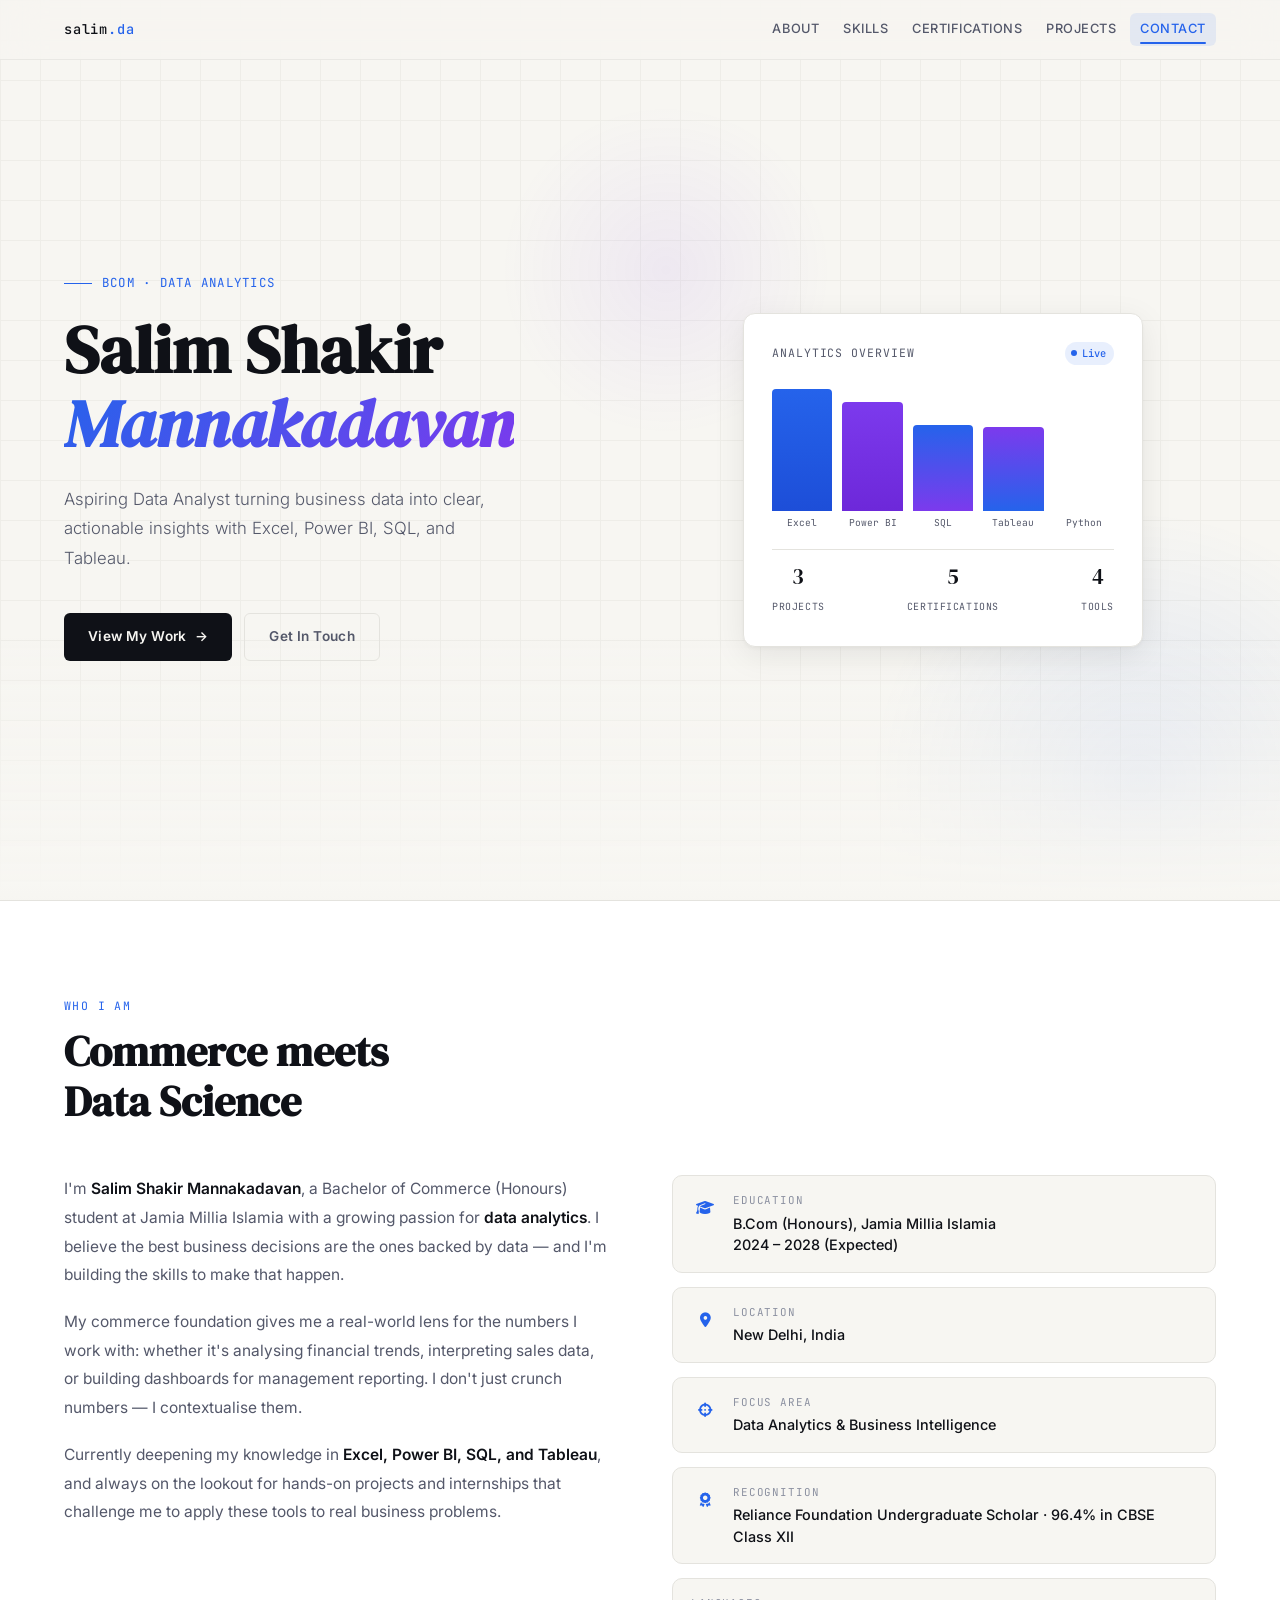
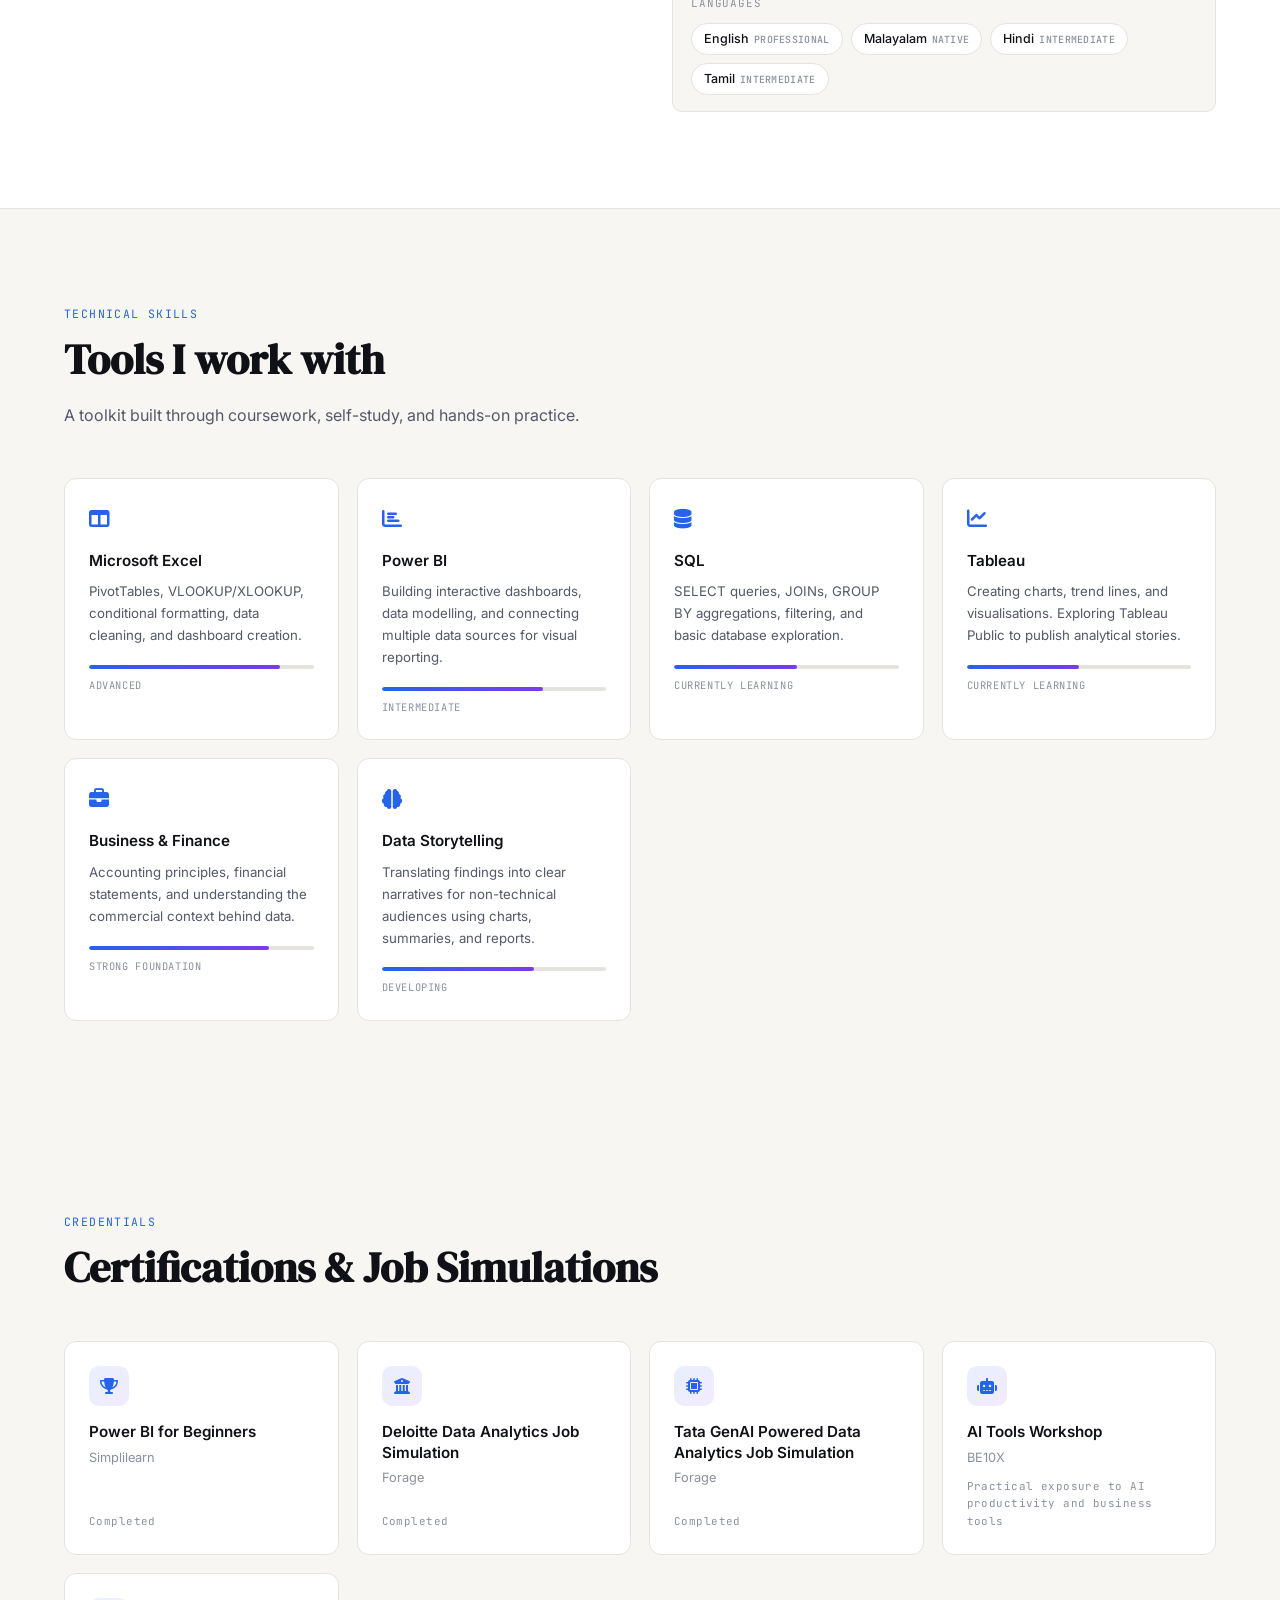
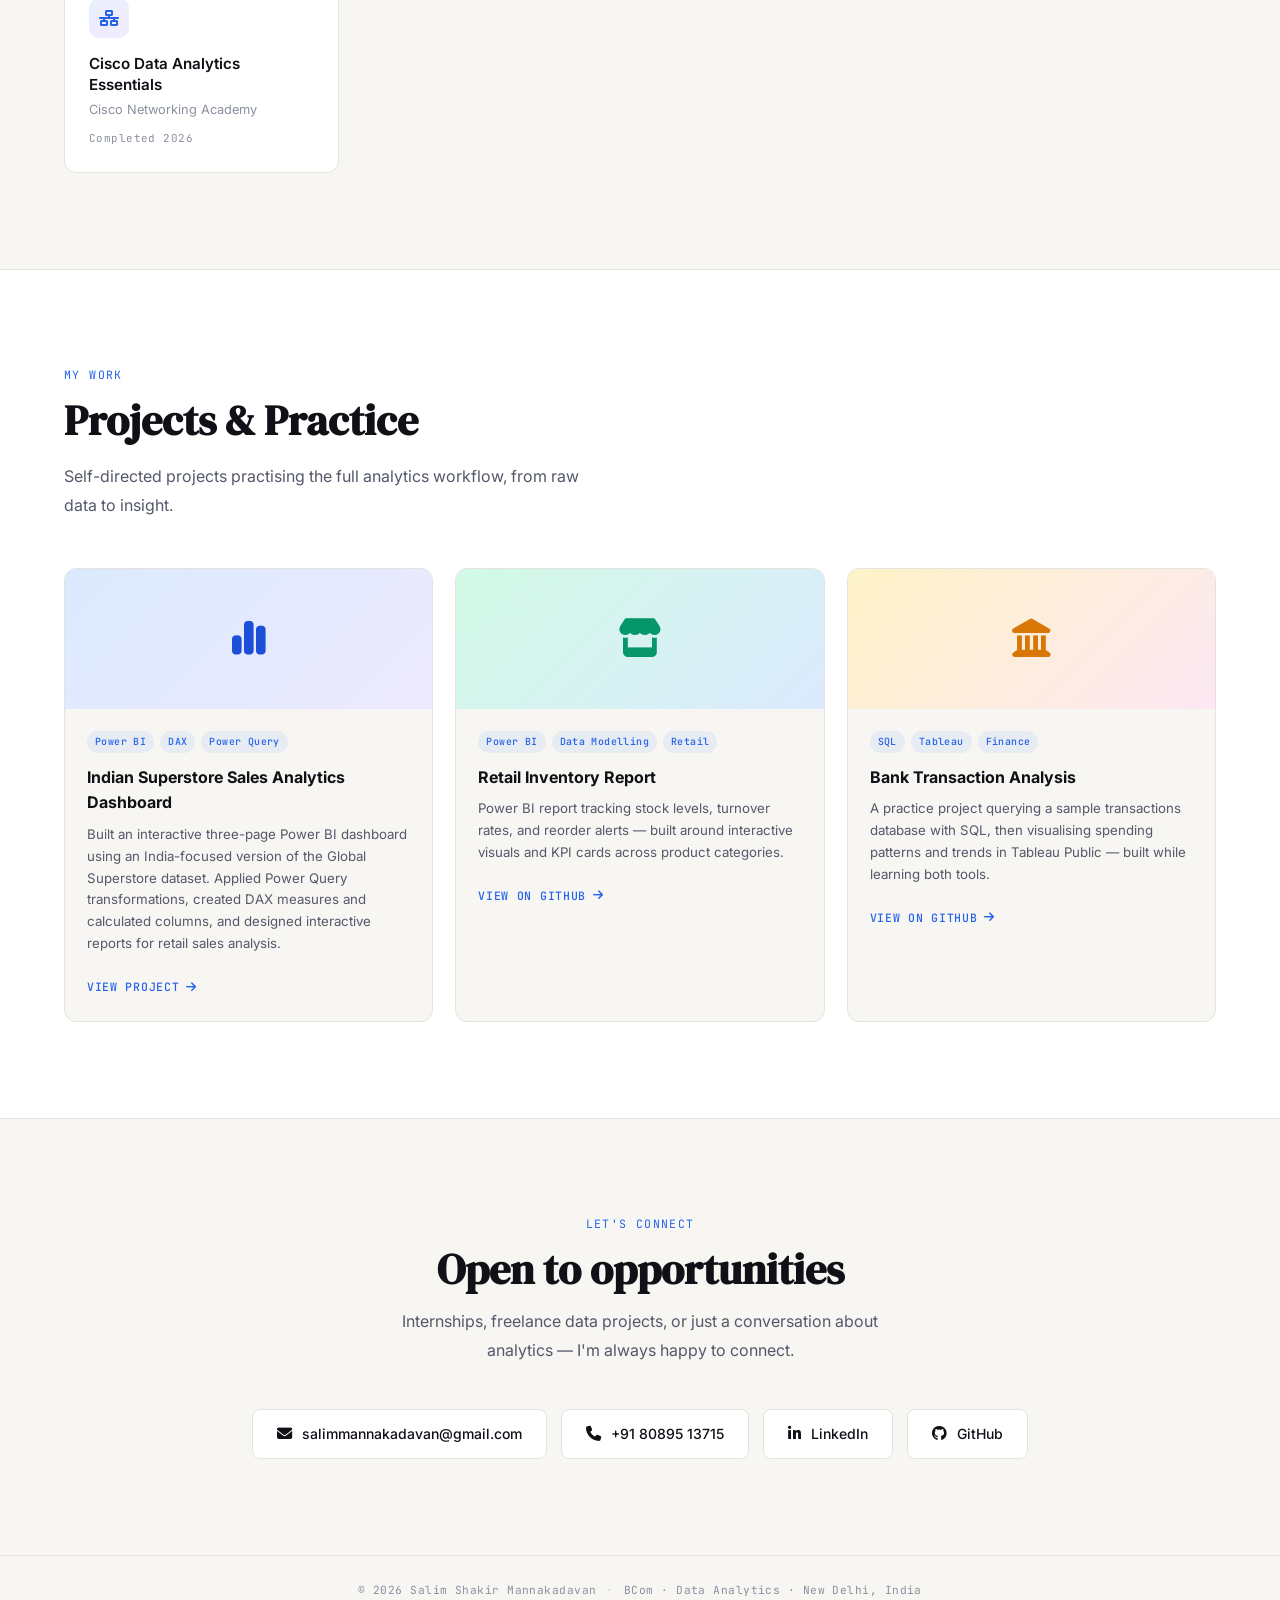
==== commit dd30a964: "Update index.html" ====
--- a/index.html
+++ b/index.html
@@ -342,26 +342,42 @@
   <div class="projects-grid">
 
     <div class="project-card tilt-card reveal-up" style="--reveal-delay:0.1s">
-      <div class="project-thumb blue" aria-hidden="true">
-        <i class="fa-solid fa-chart-column project-thumb-icon"></i>
+
+    <div class="project-thumb blue" aria-hidden="true">
+        <i class="fa-solid fa-chart-simple project-thumb-icon"></i>
         <div class="project-thumb-glow"></div>
-      </div>
-      <div class="project-body">
+    </div>
+
+    <div class="project-body">
+
         <div class="project-tags">
-          <span class="tag">Excel</span>
-          <span class="tag">Pivot Tables</span>
-          <span class="tag">Dashboards</span>
-        </div>
-        <div class="project-title">Sales Performance Dashboard</div>
-        <div class="project-desc">Analysed 12 months of mock sales data in Excel. Built PivotTable reports and charts to identify top products, seasonal trends, and underperforming regions.</div>
-        <a href="https://github.com/SalimShakir" target="_blank" rel="noopener noreferrer" class="project-link">
-          View on GitHub
-          <span class="project-arrow" aria-hidden="true">
-            <i class="fa-solid fa-arrow-right"></i>
-          </span>
+            <span class="tag">Power BI</span>
+            <span class="tag">DAX</span>
+            <span class="tag">Power Query</span>
+        </div>
+
+        <div class="project-title">
+            Indian Superstore Sales Analytics Dashboard
+        </div>
+
+        <div class="project-desc">
+            Built an interactive three-page Power BI dashboard using an India-focused version of the Global Superstore dataset. Applied Power Query transformations, created DAX measures and calculated columns, and designed interactive reports for retail sales analysis.
+        </div>
+
+        <a href="/projects/indian-superstore.html"
+           class="project-link">
+
+            View Project
+
+            <span class="project-arrow">
+                <i class="fa-solid fa-arrow-right"></i>
+            </span>
+
         </a>
-      </div>
-    </div>
+
+    </div>
+
+</div>
 
     <div class="project-card tilt-card reveal-up" style="--reveal-delay:0.18s">
       <div class="project-thumb green" aria-hidden="true">
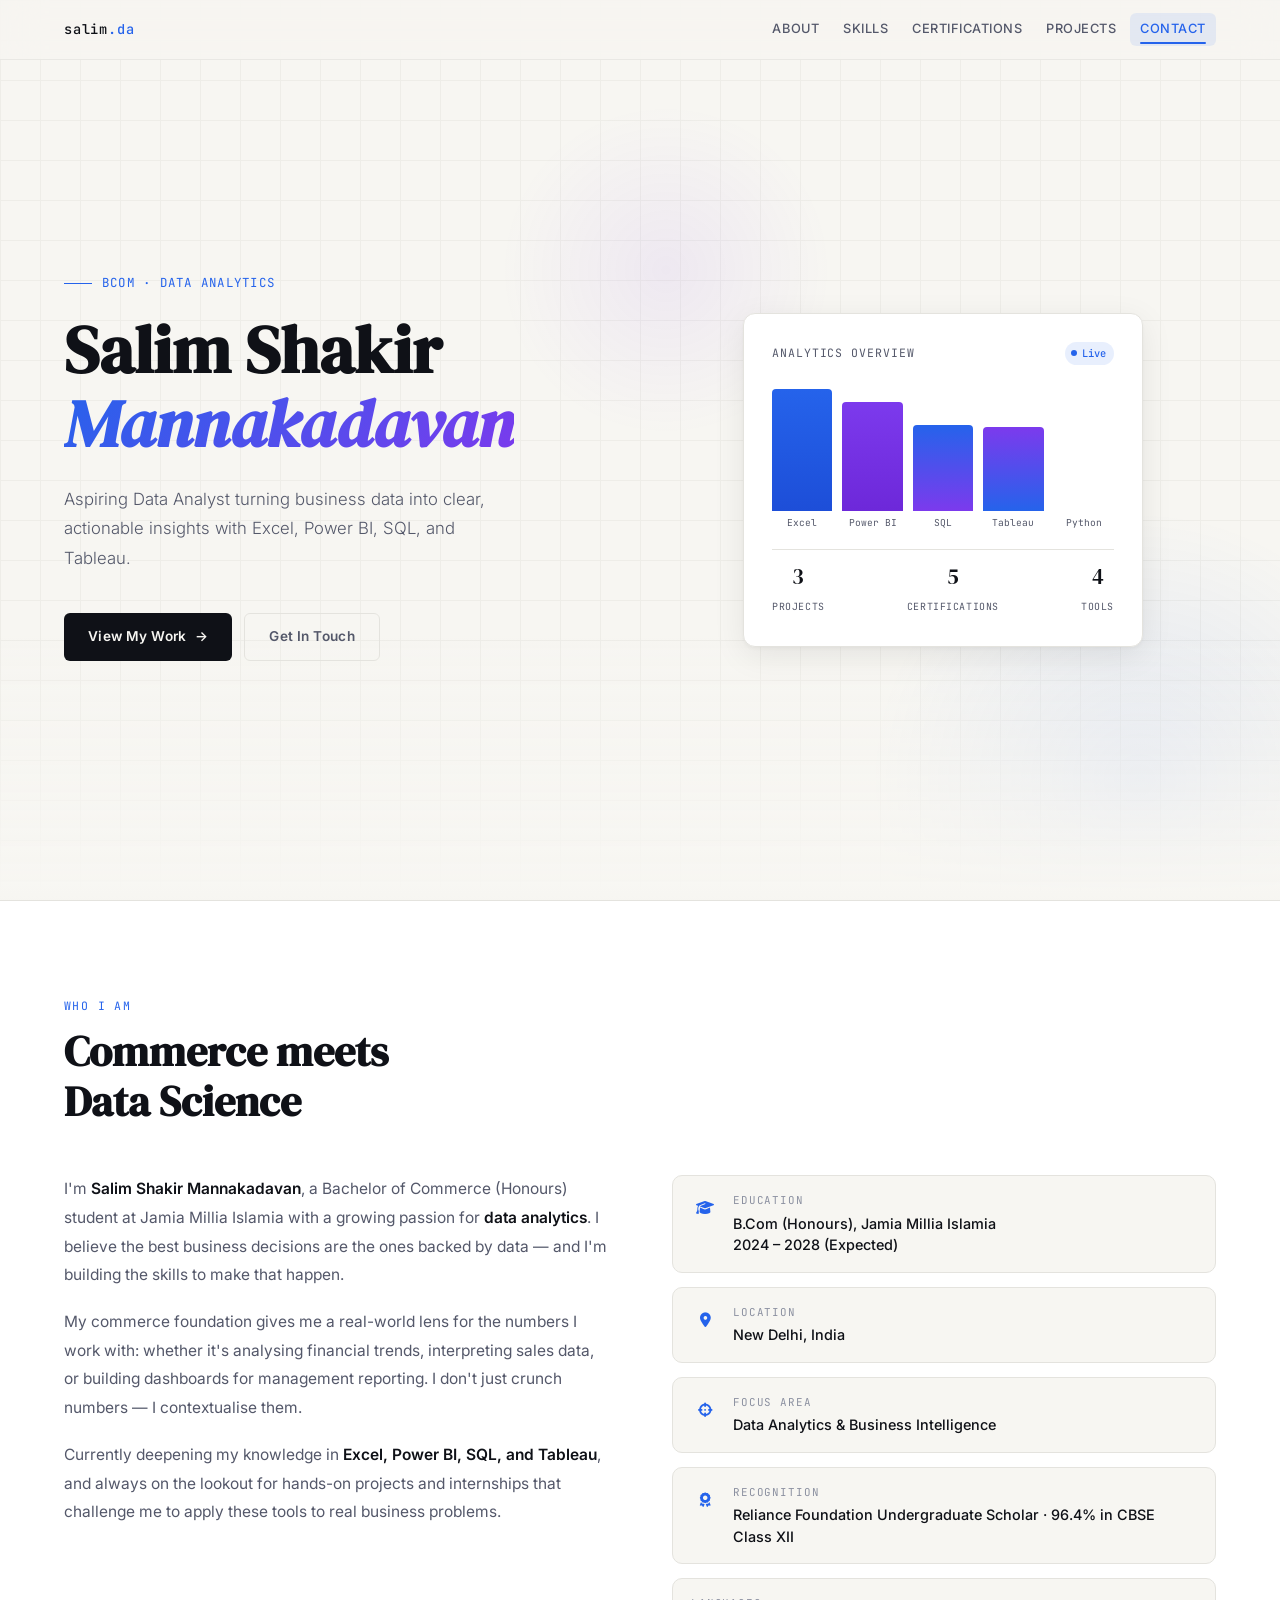
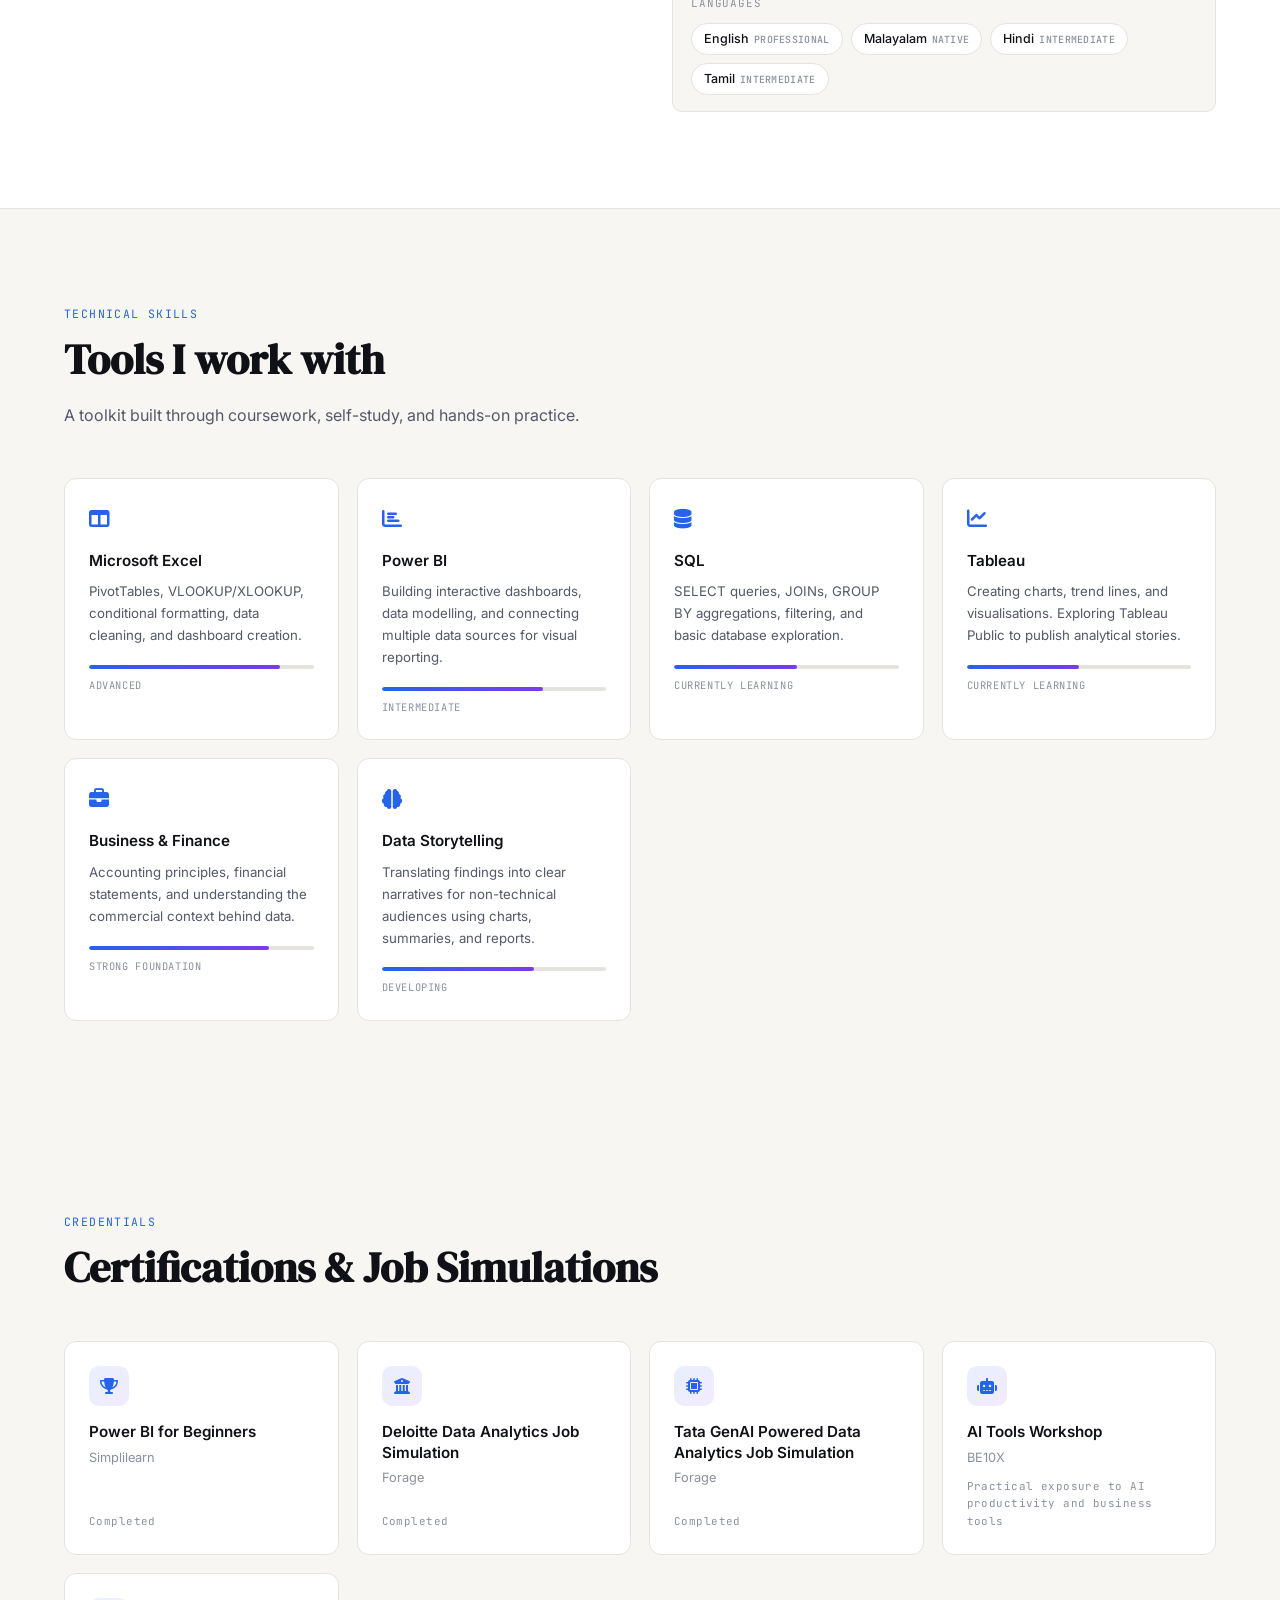
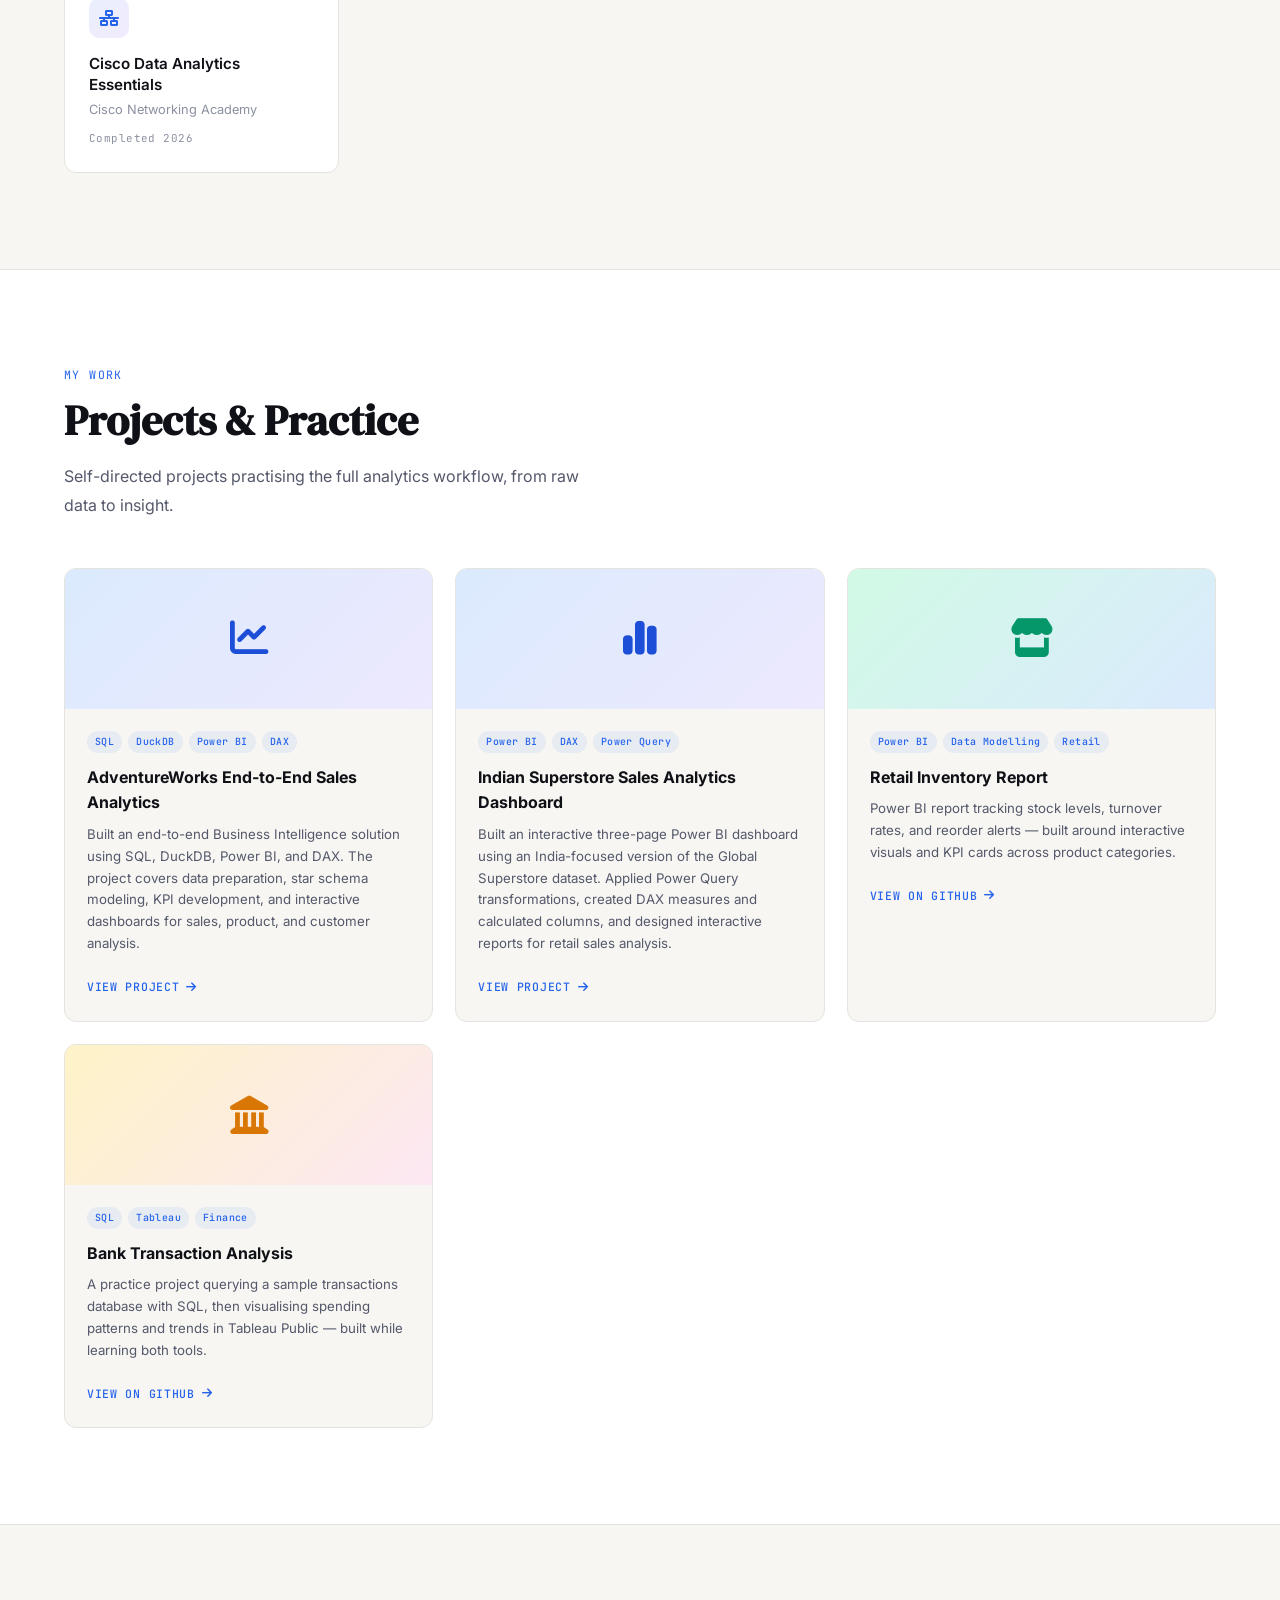
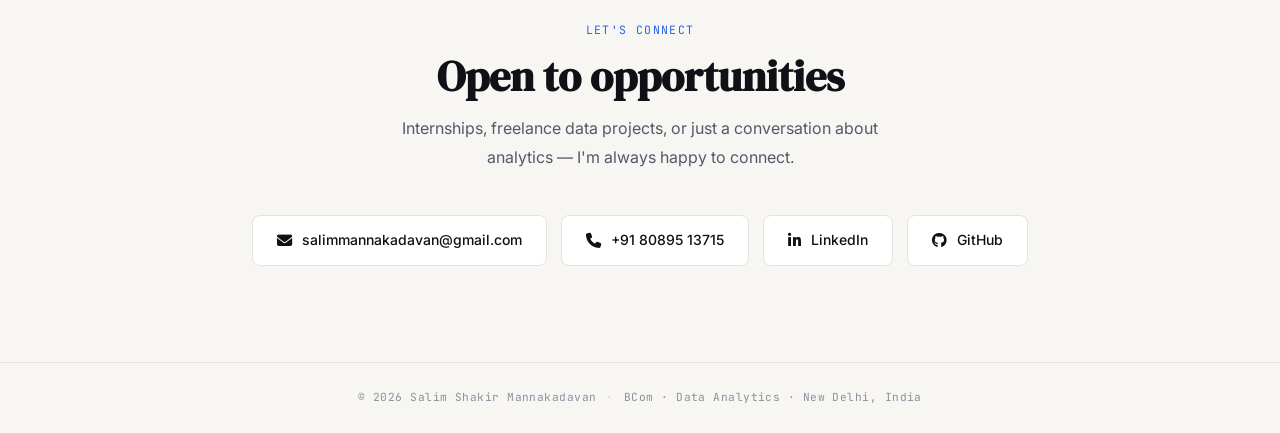
==== commit 78f18500: "Add AdventureWorks project and interactive Power BI dashboards" ====
--- a/index.html
+++ b/index.html
@@ -7,9 +7,13 @@
   <meta name="color-scheme" content="light dark" />
   <title>Salim Shakir — Data Analytics Portfolio</title>
 
-  <!-- Favicon -->
-  <link rel="icon" href="data:image/svg+xml,%3Csvg xmlns='http://www.w3.org/2000/svg' viewBox='0 0 100 100'%3E%3Ctext y='.9em' font-size='90'%3E%F0%9F%93%8A%3C/text%3E%3C/svg%3E" />
-
+    <!-- Favicons -->
+    <link rel="apple-touch-icon" sizes="180x180" href="/apple-touch-icon.png">
+    <link rel="icon" type="image/png" sizes="32x32" href="/favicon-32x32.png">
+    <link rel="icon" type="image/png" sizes="16x16" href="/favicon-16x16.png">
+    <link rel="icon" href="/favicon.ico">
+    <link rel="manifest" href="/site.webmanifest">
+    <meta name="theme-color" content="#2563eb">
   <!-- Fonts -->
   <link rel="preconnect" href="https://fonts.googleapis.com" />
   <link href="https://fonts.googleapis.com/css2?family=DM+Serif+Display:ital@0;1&family=Inter:wght@300;400;500;600;700&family=JetBrains+Mono:wght@400;500&display=swap" rel="stylesheet" />
@@ -344,6 +348,45 @@
     <div class="project-card tilt-card reveal-up" style="--reveal-delay:0.1s">
 
     <div class="project-thumb blue" aria-hidden="true">
+        <i class="fa-solid fa-chart-line project-thumb-icon"></i>
+        <div class="project-thumb-glow"></div>
+    </div>
+
+    <div class="project-body">
+
+        <div class="project-tags">
+            <span class="tag">SQL</span>
+            <span class="tag">DuckDB</span>
+            <span class="tag">Power BI</span>
+            <span class="tag">DAX</span>
+        </div>
+
+        <div class="project-title">
+            AdventureWorks End-to-End Sales Analytics
+        </div>
+
+        <div class="project-desc">
+            Built an end-to-end Business Intelligence solution using SQL, DuckDB, Power BI, and DAX. The project covers data preparation, star schema modeling, KPI development, and interactive dashboards for sales, product, and customer analysis.
+        </div>
+
+        <a href="/projects/adventureworks"
+           class="project-link">
+
+            View Project
+
+            <span class="project-arrow">
+                <i class="fa-solid fa-arrow-right"></i>
+            </span>
+
+        </a>
+
+    </div>
+
+</div>
+
+    <div class="project-card tilt-card reveal-up" style="--reveal-delay:0.1s">
+
+    <div class="project-thumb blue" aria-hidden="true">
         <i class="fa-solid fa-chart-simple project-thumb-icon"></i>
         <div class="project-thumb-glow"></div>
     </div>
@@ -364,7 +407,7 @@
             Built an interactive three-page Power BI dashboard using an India-focused version of the Global Superstore dataset. Applied Power Query transformations, created DAX measures and calculated columns, and designed interactive reports for retail sales analysis.
         </div>
 
-        <a href="/projects/indian-superstore.html"
+        <a href="/projects/indian-superstore"
            class="project-link">
 
             View Project
--- a/style.css
+++ b/style.css
@@ -1217,76 +1217,4 @@
     transform: none !important;
   }
 }
-/* ===========================
-PROJECT PAGE
-=========================== */
-/* ==========================
-   PROJECT PAGE
-========================== */
-
-.project-header{
-    padding:
-    calc(var(--nav-height) + 50px)
-    5vw
-    70px;
-}
-
-.back-link{
-    display:inline-flex;
-    align-items:center;
-    gap:10px;
-    text-decoration:none;
-    color:var(--accent);
-    font-family:var(--mono);
-    margin-bottom:40px;
-}
-
-.project-label{
-    color:var(--accent);
-    font-family:var(--mono);
-    text-transform:uppercase;
-    letter-spacing:.08em;
-    margin-bottom:16px;
-}
-
-.project-hero{
-
-    max-width:850px;
-
-}
-
-.project-hero h1{
-
-    margin-bottom:20px;
-
-}
-
-.project-subtitle{
-
-    color:var(--ink-soft);
-
-    line-height:1.8;
-
-    margin:22px 0 34px;
-
-    max-width:720px;
-
-}
-
-.project-banner{
-
-    padding:0 5vw 90px;
-
-}
-
-.project-banner img{
-
-    width:100%;
-
-    border-radius:18px;
-
-    border:1px solid var(--grid);
-
-    display:block;
-
-}
+
